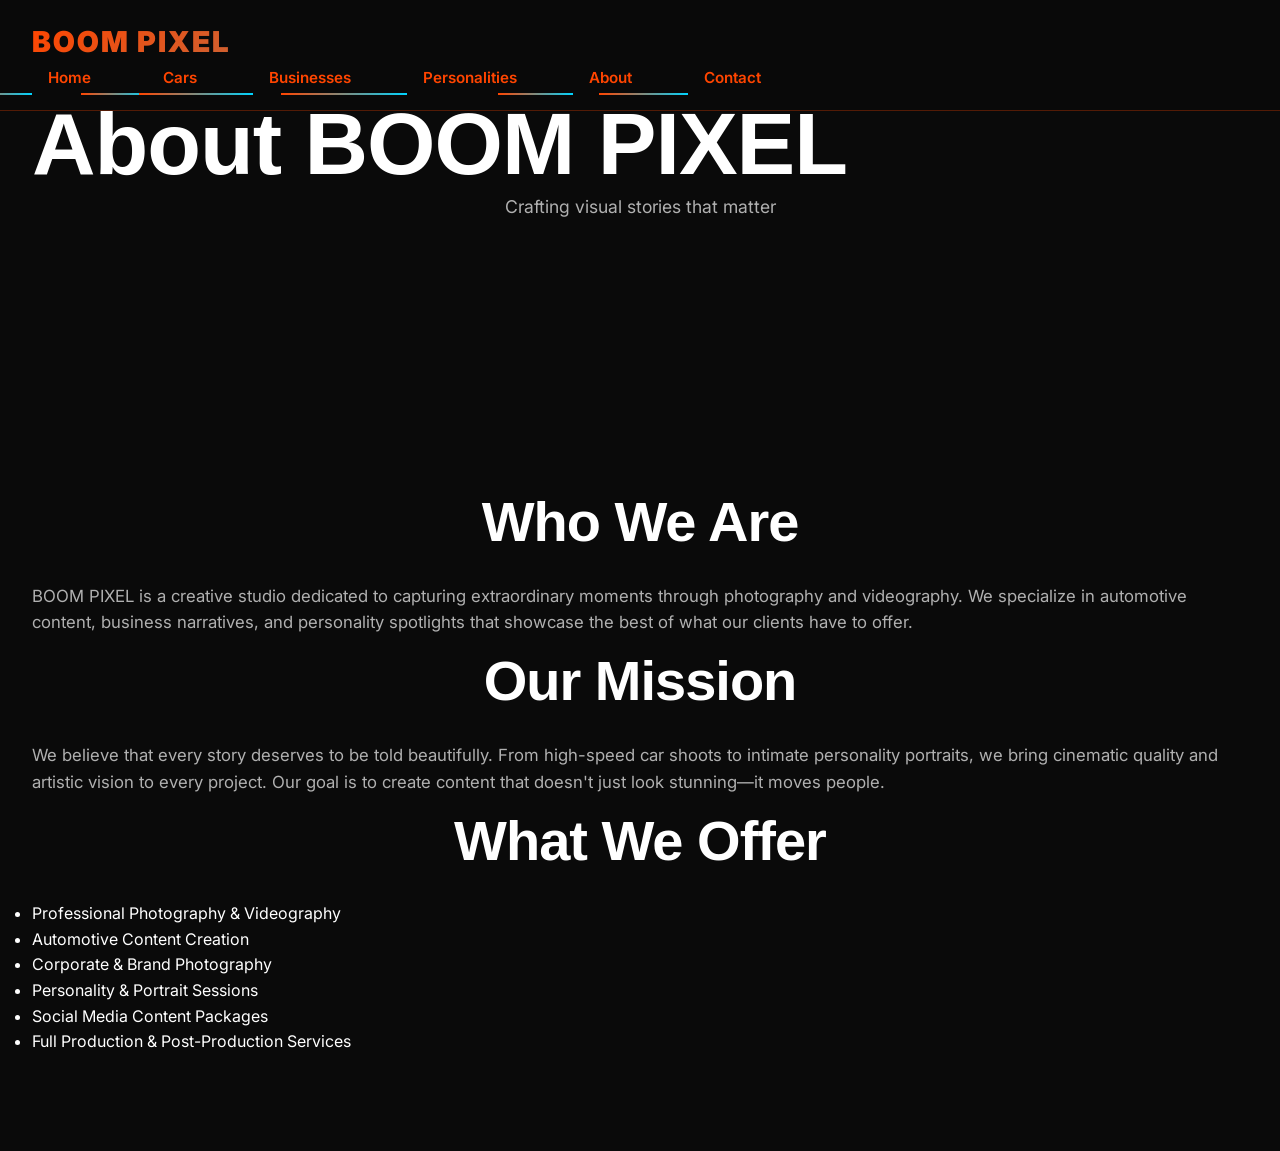
==== about.html @ 06bb5934 "Create about.html" ====
<!DOCTYPE html>
<html lang="en">
<head>
  <meta charset="UTF-8">
  <meta name="viewport" content="width=device-width, initial-scale=1.0">
  <title>About - BOOM PIXEL</title>
  <link href="https://fonts.googleapis.com/css2?family=Inter:wght@400;600&family=Satoshi:wght@700;900&display=swap" rel="stylesheet">
  <link rel="stylesheet" href="css/style.css">
</head>
<body>
  <!-- Navigation -->
  <nav>
    <div class="logo">BOOM PIXEL</div>
    <ul>
      <li><a href="index.html">Home</a></li>
      <li><a href="cars.html">Cars</a></li>
      <li><a href="businesses.html">Businesses</a></li>
      <li><a href="personalities.html">Personalities</a></li>
      <li><a href="about.html">About</a></li>
      <li><a href="contact.html">Contact</a></li>
    </ul>
  </nav>

  <!-- Page Header -->
  <section class="page-hero">
    <h1>About BOOM PIXEL</h1>
    <p>Crafting visual stories that matter</p>
  </section>

  <!-- About Content -->
  <section class="about-content">
    <div class="about-text">
      <h2>Who We Are</h2>
      <p>BOOM PIXEL is a creative studio dedicated to capturing extraordinary moments through photography and videography. We specialize in automotive content, business narratives, and personality spotlights that showcase the best of what our clients have to offer.</p>
      
      <h2>Our Mission</h2>
      <p>We believe that every story deserves to be told beautifully. From high-speed car shoots to intimate personality portraits, we bring cinematic quality and artistic vision to every project. Our goal is to create content that doesn't just look stunning—it moves people.</p>
      
      <h2>What We Offer</h2>
      <ul>
        <li>Professional Photography & Videography</li>
        <li>Automotive Content Creation</li>
        <li>Corporate & Brand Photography</li>
        <li>Personality & Portrait Sessions</li>
        <li>Social Media Content Packages</li>
        <li>Full Production & Post-Production Services</li>
      </ul>
    </div>
  </section>

  <script src="js/script.js"></script>
</body>
</html>
---- css/style.css ----
/* css/styles.css - BOOM PIXEL Edition */

* {
  margin: 0;
  padding: 0;
  box-sizing: border-box;
}

:root {
  /* BOOM PIXEL Color Palette */
  --primary: #ff4500; /* Explosive Orange-Red */
  --primary-dark: #cc3700;
  --secondary: #00d4ff; /* Electric Cyan */
  --accent: #ffff00; /* Electric Yellow for highlights */
  --bg-dark: #0a0a0a; /* Deep Black */
  --bg-lighter: #1a1a1a;
  --text-light: #ffffff;
  --text-muted: #b0b0b0;
  --border: rgba(255, 69, 0, 0.3);
}

html {
  scroll-behavior: smooth;
}

body {
  font-family: 'Inter', sans-serif;
  background-color: var(--bg-dark);
  color: var(--text-light);
  line-height: 1.6;
  overflow-x: hidden;
}

/* Typography */
h1, h2, h3, h4 {
  font-family: 'Satoshi', 'Arial Black', sans-serif;
  font-weight: 700;
  letter-spacing: -1px;
}

h1 {
  font-size: clamp(2.5rem, 8vw, 5.5rem);
  line-height: 1.1;
}

h2 {
  font-size: clamp(2rem, 5vw, 3.5rem);
}

p {
  color: var(--text-muted);
  font-size: 1.05rem;
}

a {
  color: var(--primary);
  text-decoration: none;
  transition: all 0.3s ease;
}

a:hover {
  color: var(--accent);
  text-shadow: 0 0 10px rgba(255, 69, 0, 0.5);
}

/* Navigation Bar */
nav {
  position: fixed;
  top: 0;
  width: 100%;
  background: rgba(10, 10, 10, 0.95);
  backdrop-filter: blur(15px);
  z-index: 1000;
  padding: 1.2rem 2rem;
  border-bottom: 1px solid var(--border);
}

.nav-container {
  max-width: 1400px;
  margin: 0 auto;
  display: flex;
  justify-content: space-between;
  align-items: center;
}

.logo {
  font-size: 1.8rem;
  font-weight: 900;
  letter-spacing: 2px;
  background: linear-gradient(135deg, var(--primary), var(--secondary));
  -webkit-background-clip: text;
  -webkit-text-fill-color: transparent;
  background-clip: text;
}

nav ul {
  list-style: none;
  display: flex;
  gap: 2.5rem;
  align-items: center;
}

nav a {
  font-size: 0.95rem;
  font-weight: 600;
  padding: 0.5rem 1rem;
  border-radius: 4px;
  position: relative;
  overflow: hidden;
}

nav a::before {
  content: '';
  position: absolute;
  bottom: 0;
  left: -100%;
  width: 100%;
  height: 2px;
  background: linear-gradient(90deg, var(--primary), var(--secondary));
  transition: left 0.3s ease;
}

nav a:hover::before {
  left: 0;
}

/* CTA Button */
.btn {
  display: inline-block;
  padding: 1rem 2rem;
  background: linear-gradient(135deg, var(--primary), #ff6b35);
  color: white;
  border-radius: 6px;
  font-weight: 700;
  font-size: 1rem;
  text-transform: uppercase;
  letter-spacing: 1px;
  transition: all 0.4s ease;
  border: 2px solid transparent;
  cursor: pointer;
}

.btn:hover {
  background: linear-gradient(135deg, var(--primary-dark), #ff8a5b);
  box-shadow: 0 0 30px rgba(255, 69, 0, 0.6);
  transform: translateY(-2px);
}

.btn-outline {
  background: transparent;
  border: 2px solid var(--primary);
  color: var(--primary);
}

.btn-outline:hover {
  background: var(--primary);
  color: white;
}

/* Hero Section */
.hero {
  height: 100vh;
  position: relative;
  overflow: hidden;
  display: flex;
  align-items: center;
  justify-content: center;
  text-align: center;
  margin-top: 70px;
  background: radial-gradient(circle at 50% 50%, rgba(255, 69, 0, 0.1) 0%, transparent 70%);
}

.hero-background {
  position: absolute;
  top: 0;
  left: 0;
  width: 100%;
  height: 100%;
  z-index: -2;
  overflow: hidden;
}

.hero-background video {
  width: 100%;
  height: 100%;
  object-fit: cover;
}

.hero-overlay {
  position: absolute;
  top: 0;
  left: 0;
  right: 0;
  bottom: 0;
  background: linear-gradient(135deg, rgba(0, 0, 0, 0.5), rgba(255, 69, 0, 0.15));
  z-index: -1;
}

.hero-content {
  z-index: 10;
  animation: fadeInUp 1.2s ease 0.3s forwards;
  opacity: 0;
}

.hero-content h1 {
  margin-bottom: 1rem;
  background: linear-gradient(135deg, var(--text-light), var(--primary));
  -webkit-background-clip: text;
  -webkit-text-fill-color: transparent;
  background-clip: text;
  text-shadow: 0 0 30px rgba(255, 69, 0, 0.3);
}

.hero-content p {
  font-size: 1.3rem;
  margin-bottom: 2.5rem;
  color: var(--text-muted);
}

.hero-cta {
  display: flex;
  gap: 1rem;
  justify-content: center;
  flex-wrap: wrap;
  animation: fadeInUp 1.2s ease 0.6s forwards;
  opacity: 0;
}

/* Section Styling */
section {
  padding: 6rem 2rem;
  max-width: 1400px;
  margin: 0 auto;
}

section h2 {
  text-align: center;
  margin-bottom: 1rem;
  color: var(--text-light);
}

section > p:first-of-type {
  text-align: center;
  margin-bottom: 4rem;
  font-size: 1.1rem;
}

/* Gallery Grid */
.gallery {
  display: grid;
  grid-template-columns: repeat(auto-fit, minmax(320px, 1fr));
  gap: 2.5rem;
  width: 100%;
}

.gallery-item {
  position: relative;
  overflow: hidden;
  border-radius: 12px;
  cursor: pointer;
  aspect-ratio: 1;
  group: 'gallery';
  border: 1px solid var(--border);
  transition: all 0.4s cubic-bezier(0.25, 0.46, 0.45, 0.94);
}

.gallery-item:hover {
  border-color: var(--primary);
  box-shadow: 0 0 40px rgba(255, 69, 0, 0.3);
  transform: translateY(-8px);
}

.gallery-item-media {
  width: 100%;
  height: 100%;
  object-fit: cover;
  transition: transform 0.5s ease;
}

.gallery-item:hover .gallery-item-media {
  transform: scale(1.08) rotate(1deg);
}

.gallery-item-overlay {
  position: absolute;
  inset: 0;
  background: linear-gradient(180deg, transparent 0%, rgba(0, 0, 0, 0.8) 100%);
  display: flex;
  flex-direction: column;
  justify-content: flex-end;
  padding: 2rem;
  transform: translateY(30px);
  opacity: 0;
  transition: all 0.4s ease;
}

.gallery-item:hover .gallery-item-overlay {
  transform: translateY(0);
  opacity: 1;
}

.gallery-item-title {
  font-size: 1.3rem;
  font-weight: 700;
  margin-bottom: 0.5rem;
  color: var(--text-light);
}

.gallery-item-category {
  font-size: 0.9rem;
  color: var(--primary);
  text-transform: uppercase;
  letter-spacing: 1px;
  font-weight: 600;
}

/* Personality Card */
.personality-card {
  background: var(--bg-lighter);
  border-radius: 12px;
  overflow: hidden;
  border: 1px solid var(--border);
  transition: all 0.4s ease;
}

.personality-card:hover {
  border-color: var(--primary);
  box-shadow: 0 0 40px rgba(255, 69, 0, 0.3);
  transform: translateY(-12px);
}

.personality-image {
  width: 100%;
  height: 280px;
  object-fit: cover;
  transition: transform 0.5s ease;
}

.personality-card:hover .personality-image {
  transform: scale(1.1);
}

.personality-info {
  padding: 2rem;
  text-align: center;
}

.personality-name {
  font-size: 1.3rem;
  margin-bottom: 0.5rem;
}

.personality-craft {
  color: var(--primary);
  font-size: 0.9rem;
  text-transform: uppercase;
  letter-spacing: 1px;
  margin-bottom: 1.5rem;
  font-weight: 600;
}

/* Social Links */
.social-links {
  display: flex;
  gap: 1rem;
  justify-content: center;
  flex-wrap: wrap;
}

.social-link {
  width: 45px;
  height: 45px;
  border-radius: 50%;
  background: var(--primary);
  display: flex;
  align-items: center;
  justify-content: center;
  font-weight: 700;
  color: white;
  transition: all 0.3s ease;
  font-size: 0.85rem;
}

.social-link:hover {
  background: var(--secondary);
  transform: scale(1.2) rotate(10deg);
  box-shadow: 0 0 20px rgba(0, 212, 255, 0.6);
}

/* Animations */
@keyframes fadeInUp {
  from {
    opacity: 0;
    transform: translateY(40px);
  }
  to {
    opacity: 1;
    transform: translateY(0);
  }
}

@keyframes slideIn {
  from {
    opacity: 0;
    transform: translateX(-30px);
  }
  to {
    opacity: 1;
    transform: translateX(0);
  }
}

@keyframes pulse {
  0%, 100% {
    opacity: 1;
  }
  50% {
    opacity: 0.7;
  }
}

/* Footer */
footer {
  background: var(--bg-lighter);
  border-top: 1px solid var(--border);
  padding: 3rem 2rem;
  text-align: center;
}

footer p {
  color: var(--text-muted);
  font-size: 0.95rem;
}

/* Responsive */
@media (max-width: 768px) {
  nav {
    padding: 1rem;
  }

  nav ul {
    gap: 1.5rem;
    font-size: 0.9rem;
  }

  .logo {
    font-size: 1.3rem;
  }

  .hero {
    margin-top: 60px;
  }

  .gallery {
    grid-template-columns: 1fr;
    gap: 1.5rem;
  }

  section {
    padding: 4rem 1.5rem;
  }

  .btn {
    padding: 0.85rem 1.5rem;
    font-size: 0.9rem;
  }
}
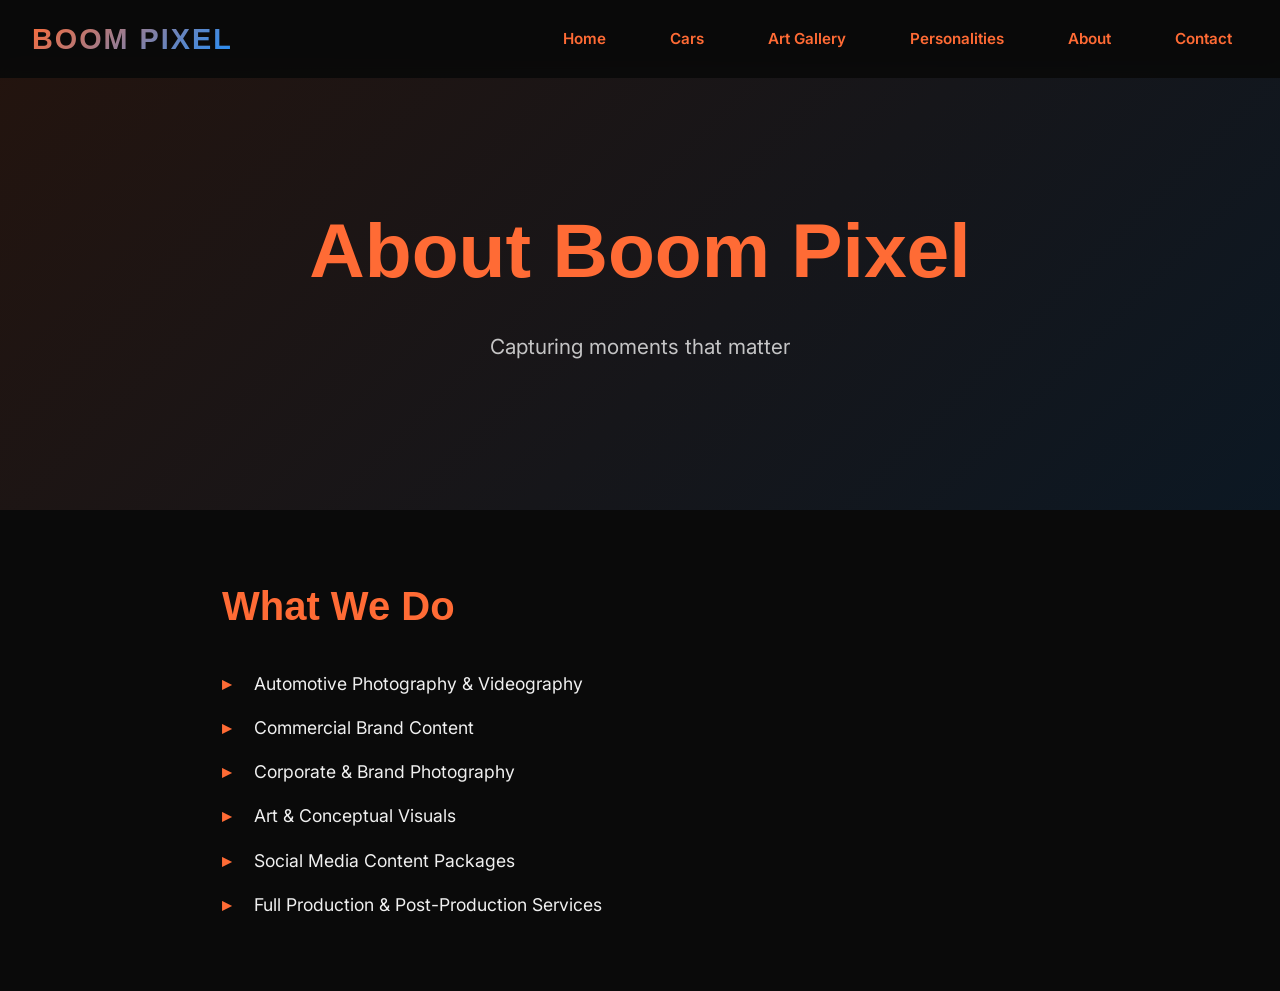
==== commit 0e7a50be: "Update about.html" ====
--- a/about.html
+++ b/about.html
@@ -14,39 +14,32 @@
     <ul>
       <li><a href="index.html">Home</a></li>
       <li><a href="cars.html">Cars</a></li>
-      <li><a href="businesses.html">Businesses</a></li>
+      <li><a href="businesses.html">Art Gallery</a></li>
       <li><a href="personalities.html">Personalities</a></li>
       <li><a href="about.html">About</a></li>
       <li><a href="contact.html">Contact</a></li>
     </ul>
   </nav>
 
-  <!-- Page Header -->
+  <!-- Page Hero -->
   <section class="page-hero">
-    <h1>About BOOM PIXEL</h1>
-    <p>Crafting visual stories that matter</p>
+    <h1>About Boom Pixel</h1>
+    <p>Capturing moments that matter</p>
   </section>
 
-  <!-- About Content -->
-  <section class="about-content">
+  <div class="about-content">
     <div class="about-text">
-      <h2>Who We Are</h2>
-      <p>BOOM PIXEL is a creative studio dedicated to capturing extraordinary moments through photography and videography. We specialize in automotive content, business narratives, and personality spotlights that showcase the best of what our clients have to offer.</p>
-      
-      <h2>Our Mission</h2>
-      <p>We believe that every story deserves to be told beautifully. From high-speed car shoots to intimate personality portraits, we bring cinematic quality and artistic vision to every project. Our goal is to create content that doesn't just look stunning—it moves people.</p>
-      
-      <h2>What We Offer</h2>
+      <h2>What We Do</h2>
       <ul>
-        <li>Professional Photography & Videography</li>
-        <li>Automotive Content Creation</li>
+        <li>Automotive Photography & Videography</li>
+        <li>Commercial Brand Content</li>
         <li>Corporate & Brand Photography</li>
-        <li>Personality & Portrait Sessions</li>
+        <li>Art & Conceptual Visuals</li>
         <li>Social Media Content Packages</li>
         <li>Full Production & Post-Production Services</li>
       </ul>
     </div>
-  </section>
+  </div>
 
   <script src="js/script.js"></script>
 </body>
--- a/css/style.css
+++ b/css/style.css
@@ -1,26 +1,17 @@
-/* css/styles.css - BOOM PIXEL Edition */
-
+/* ===== ROOT VARIABLES ===== */
+:root {
+  --bg-dark: #0a0a0a;
+  --accent-primary: #ff6b35;
+  --accent-secondary: #1e90ff;
+  --text-light: #f0f0f0;
+  --transition: all 0.4s cubic-bezier(0.23, 1, 0.32, 1);
+}
+
+/* ===== RESET & BASE STYLES ===== */
 * {
   margin: 0;
   padding: 0;
   box-sizing: border-box;
-}
-
-:root {
-  /* BOOM PIXEL Color Palette */
-  --primary: #ff4500; /* Explosive Orange-Red */
-  --primary-dark: #cc3700;
-  --secondary: #00d4ff; /* Electric Cyan */
-  --accent: #ffff00; /* Electric Yellow for highlights */
-  --bg-dark: #0a0a0a; /* Deep Black */
-  --bg-lighter: #1a1a1a;
-  --text-light: #ffffff;
-  --text-muted: #b0b0b0;
-  --border: rgba(255, 69, 0, 0.3);
-}
-
-html {
-  scroll-behavior: smooth;
 }
 
 body {
@@ -31,133 +22,98 @@
   overflow-x: hidden;
 }
 
-/* Typography */
-h1, h2, h3, h4 {
-  font-family: 'Satoshi', 'Arial Black', sans-serif;
-  font-weight: 700;
-  letter-spacing: -1px;
+html {
+  scroll-behavior: smooth;
+}
+
+/* ===== TYPOGRAPHY ===== */
+h1, h2, h3, h4, h5, h6 {
+  font-family: 'Satoshi', sans-serif;
+  font-weight: 900;
 }
 
 h1 {
-  font-size: clamp(2.5rem, 8vw, 5.5rem);
-  line-height: 1.1;
+  font-size: clamp(2.5rem, 6vw, 5rem);
+  margin-bottom: 1rem;
 }
 
 h2 {
-  font-size: clamp(2rem, 5vw, 3.5rem);
+  font-size: 2.5rem;
+  margin-bottom: 1.5rem;
+  color: var(--accent-primary);
+}
+
+h3 {
+  font-size: 1.3rem;
+  margin-bottom: 0.5rem;
 }
 
 p {
-  color: var(--text-muted);
-  font-size: 1.05rem;
+  font-size: 1.1rem;
+  line-height: 1.8;
+  margin-bottom: 1rem;
 }
 
 a {
-  color: var(--primary);
+  color: var(--accent-primary);
   text-decoration: none;
-  transition: all 0.3s ease;
+  transition: color 0.3s ease;
 }
 
 a:hover {
-  color: var(--accent);
-  text-shadow: 0 0 10px rgba(255, 69, 0, 0.5);
-}
-
-/* Navigation Bar */
+  color: var(--accent-secondary);
+}
+
+/* ===== NAVIGATION ===== */
 nav {
+  display: flex;
+  justify-content: space-between;
+  align-items: center;
   position: fixed;
   top: 0;
   width: 100%;
   background: rgba(10, 10, 10, 0.95);
-  backdrop-filter: blur(15px);
+  backdrop-filter: blur(10px);
   z-index: 1000;
-  padding: 1.2rem 2rem;
-  border-bottom: 1px solid var(--border);
-}
-
-.nav-container {
-  max-width: 1400px;
-  margin: 0 auto;
-  display: flex;
-  justify-content: space-between;
+  padding: 1rem 2rem;
+  box-shadow: none;
+  transition: var(--transition);
+}
+
+nav ul {
+  display: flex;
+  list-style: none;
+  gap: 2rem;
   align-items: center;
 }
 
+nav li a {
+  padding: 0.5rem 1rem;
+  border-radius: 4px;
+  transition: var(--transition);
+  font-weight: 600;
+  font-size: 0.95rem;
+}
+
+nav li a:hover {
+  background: rgba(255, 107, 53, 0.2);
+  color: var(--accent-primary);
+}
+
+/* Logo */
 .logo {
+  font-family: 'Satoshi', sans-serif;
   font-size: 1.8rem;
   font-weight: 900;
-  letter-spacing: 2px;
-  background: linear-gradient(135deg, var(--primary), var(--secondary));
+  background: linear-gradient(135deg, var(--accent-primary), var(--accent-secondary));
   -webkit-background-clip: text;
   -webkit-text-fill-color: transparent;
   background-clip: text;
-}
-
-nav ul {
-  list-style: none;
-  display: flex;
-  gap: 2.5rem;
-  align-items: center;
-}
-
-nav a {
-  font-size: 0.95rem;
-  font-weight: 600;
-  padding: 0.5rem 1rem;
-  border-radius: 4px;
-  position: relative;
-  overflow: hidden;
-}
-
-nav a::before {
-  content: '';
-  position: absolute;
-  bottom: 0;
-  left: -100%;
-  width: 100%;
-  height: 2px;
-  background: linear-gradient(90deg, var(--primary), var(--secondary));
-  transition: left 0.3s ease;
-}
-
-nav a:hover::before {
-  left: 0;
-}
-
-/* CTA Button */
-.btn {
-  display: inline-block;
-  padding: 1rem 2rem;
-  background: linear-gradient(135deg, var(--primary), #ff6b35);
-  color: white;
-  border-radius: 6px;
-  font-weight: 700;
-  font-size: 1rem;
+  letter-spacing: 2px;
   text-transform: uppercase;
-  letter-spacing: 1px;
-  transition: all 0.4s ease;
-  border: 2px solid transparent;
-  cursor: pointer;
-}
-
-.btn:hover {
-  background: linear-gradient(135deg, var(--primary-dark), #ff8a5b);
-  box-shadow: 0 0 30px rgba(255, 69, 0, 0.6);
-  transform: translateY(-2px);
-}
-
-.btn-outline {
-  background: transparent;
-  border: 2px solid var(--primary);
-  color: var(--primary);
-}
-
-.btn-outline:hover {
-  background: var(--primary);
-  color: white;
-}
-
-/* Hero Section */
+}
+
+/* ===== HERO SECTION (Homepage) ===== */
 .hero {
   height: 100vh;
   position: relative;
@@ -166,228 +122,449 @@
   align-items: center;
   justify-content: center;
   text-align: center;
-  margin-top: 70px;
-  background: radial-gradient(circle at 50% 50%, rgba(255, 69, 0, 0.1) 0%, transparent 70%);
-}
-
-.hero-background {
+  margin-top: 60px;
+}
+
+.hero video {
+  position: absolute;
+  top: 50%;
+  left: 50%;
+  min-width: 100%;
+  min-height: 100%;
+  width: auto;
+  height: auto;
+  transform: translate(-50%, -50%);
+  object-fit: cover;
+  z-index: -1;
+}
+
+.hero-overlay {
+  background: rgba(0, 0, 0, 0.5);
+  position: absolute;
+  top: 0;
+  left: 0;
+  right: 0;
+  bottom: 0;
+  z-index: 0;
+}
+
+.hero-content {
+  position: relative;
+  z-index: 1;
+}
+
+.hero-content h1 {
+  font-size: clamp(4rem, 10vw, 7rem);
+  margin-bottom: 1rem;
+  opacity: 0;
+  animation: fadeInUp 1s ease forwards 0.5s;
+  letter-spacing: 3px;
+}
+
+.hero-content p {
+  font-size: 1.5rem;
+  margin-bottom: 2rem;
+  opacity: 0;
+  animation: fadeInUp 1s ease forwards 1s;
+  font-weight: 300;
+}
+
+/* ===== CATEGORY HERO SECTION (Cars, Businesses, Personalities) ===== */
+.category-hero {
+  position: relative;
+  height: 70vh;
+  overflow: hidden;
+  display: flex;
+  align-items: center;
+  justify-content: center;
+  text-align: center;
+  margin-top: 60px;
+}
+
+.hero-bg-image {
   position: absolute;
   top: 0;
   left: 0;
   width: 100%;
   height: 100%;
+  object-fit: cover;
   z-index: -2;
-  overflow: hidden;
-}
-
-.hero-background video {
-  width: 100%;
-  height: 100%;
-  object-fit: cover;
-}
-
-.hero-overlay {
+}
+
+.category-hero .hero-overlay {
+  background: rgba(0, 0, 0, 0.5);
   position: absolute;
   top: 0;
   left: 0;
   right: 0;
   bottom: 0;
-  background: linear-gradient(135deg, rgba(0, 0, 0, 0.5), rgba(255, 69, 0, 0.15));
   z-index: -1;
 }
 
-.hero-content {
-  z-index: 10;
-  animation: fadeInUp 1.2s ease 0.3s forwards;
+.category-hero .hero-text {
+  position: relative;
+  z-index: 1;
+  animation: fadeInUp 0.8s ease forwards;
+}
+
+.category-hero h1 {
+  font-size: clamp(2.5rem, 6vw, 4.5rem);
+  margin-bottom: 1rem;
+  color: #fff;
+  text-shadow: 0 2px 10px rgba(0, 0, 0, 0.7);
+  letter-spacing: 2px;
+}
+
+.category-hero p {
+  font-size: 1.3rem;
+  color: rgba(255, 255, 255, 0.9);
+  text-shadow: 0 1px 5px rgba(0, 0, 0, 0.7);
+  margin: 0;
+}
+
+/* Category hero color themes */
+.cars-hero {
+  background: linear-gradient(135deg, rgba(255, 107, 53, 0.3), rgba(0, 0, 0, 0.5));
+}
+
+.businesses-hero {
+  background: linear-gradient(135deg, rgba(30, 144, 255, 0.3), rgba(0, 0, 0, 0.5));
+}
+
+.personalities-hero {
+  background: linear-gradient(135deg, rgba(255, 215, 0, 0.3), rgba(0, 0, 0, 0.5));
+}
+
+/* ===== FEATURED INTRO SECTION ===== */
+.featured-intro {
+  text-align: center;
+  padding: 3rem 2rem;
+  max-width: 800px;
+  margin: 0 auto;
+}
+
+.featured-intro h2 {
+  font-size: 2rem;
+  color: var(--accent-primary);
+  margin-bottom: 1rem;
+}
+
+.featured-intro p {
+  font-size: 1.1rem;
+  color: rgba(240, 240, 240, 0.8);
+}
+
+/* ===== PAGE HERO (About, Contact) ===== */
+.page-hero {
+  height: 50vh;
+  display: flex;
+  flex-direction: column;
+  align-items: center;
+  justify-content: center;
+  text-align: center;
+  background: linear-gradient(135deg, rgba(255, 107, 53, 0.1), rgba(30, 144, 255, 0.1));
+  margin-top: 60px;
+  padding: 2rem;
+}
+
+.page-hero h1 {
+  color: var(--accent-primary);
+}
+
+.page-hero p {
+  font-size: 1.3rem;
+  color: rgba(240, 240, 240, 0.8);
+}
+
+/* ===== BUTTONS ===== */
+.btn-primary {
+  display: inline-block;
+  padding: 0.9rem 2.5rem;
+  border-radius: 50px;
+  background: linear-gradient(135deg, var(--accent-primary), var(--accent-secondary));
+  color: #fff;
+  font-weight: 700;
+  text-transform: uppercase;
+  letter-spacing: 1px;
+  transition: var(--transition);
+  border: none;
+  cursor: pointer;
   opacity: 0;
-}
-
-.hero-content h1 {
-  margin-bottom: 1rem;
-  background: linear-gradient(135deg, var(--text-light), var(--primary));
-  -webkit-background-clip: text;
-  -webkit-text-fill-color: transparent;
-  background-clip: text;
-  text-shadow: 0 0 30px rgba(255, 69, 0, 0.3);
-}
-
-.hero-content p {
-  font-size: 1.3rem;
-  margin-bottom: 2.5rem;
-  color: var(--text-muted);
-}
-
-.hero-cta {
-  display: flex;
-  gap: 1rem;
-  justify-content: center;
-  flex-wrap: wrap;
-  animation: fadeInUp 1.2s ease 0.6s forwards;
-  opacity: 0;
-}
-
-/* Section Styling */
-section {
-  padding: 6rem 2rem;
+  animation: fadeInUp 1s ease forwards 1.5s;
+  box-shadow: 0 4px 15px rgba(255, 107, 53, 0.3);
+}
+
+.btn-primary:hover {
+  transform: scale(1.08);
+  box-shadow: 0 0 30px rgba(255, 107, 53, 0.7);
+}
+
+/* ===== GALLERY ===== */
+.gallery {
+  display: grid;
+  grid-template-columns: repeat(auto-fit, minmax(280px, 1fr));
+  gap: 2rem;
+  padding: 4rem 2rem;
   max-width: 1400px;
   margin: 0 auto;
-}
-
-section h2 {
-  text-align: center;
-  margin-bottom: 1rem;
-  color: var(--text-light);
-}
-
-section > p:first-of-type {
-  text-align: center;
-  margin-bottom: 4rem;
-  font-size: 1.1rem;
-}
-
-/* Gallery Grid */
-.gallery {
-  display: grid;
-  grid-template-columns: repeat(auto-fit, minmax(320px, 1fr));
-  gap: 2.5rem;
-  width: 100%;
 }
 
 .gallery-item {
   position: relative;
   overflow: hidden;
-  border-radius: 12px;
+  border-radius: 8px;
   cursor: pointer;
-  aspect-ratio: 1;
-  group: 'gallery';
-  border: 1px solid var(--border);
-  transition: all 0.4s cubic-bezier(0.25, 0.46, 0.45, 0.94);
-}
-
-.gallery-item:hover {
-  border-color: var(--primary);
-  box-shadow: 0 0 40px rgba(255, 69, 0, 0.3);
-  transform: translateY(-8px);
-}
-
-.gallery-item-media {
+  opacity: 0;
+  transform: translateY(40px) scale(0.95);
+  animation: slideIn 0.6s ease forwards;
+  background: linear-gradient(135deg, #111, #222);
+  aspect-ratio: 1 / 1;
+}
+
+.gallery-item img {
   width: 100%;
   height: 100%;
   object-fit: cover;
   transition: transform 0.5s ease;
-}
-
-.gallery-item:hover .gallery-item-media {
+  display: block;
+}
+
+.gallery-item:hover img {
   transform: scale(1.08) rotate(1deg);
-}
-
-.gallery-item-overlay {
-  position: absolute;
-  inset: 0;
-  background: linear-gradient(180deg, transparent 0%, rgba(0, 0, 0, 0.8) 100%);
-  display: flex;
-  flex-direction: column;
-  justify-content: flex-end;
-  padding: 2rem;
-  transform: translateY(30px);
-  opacity: 0;
-  transition: all 0.4s ease;
-}
-
-.gallery-item:hover .gallery-item-overlay {
+  filter: drop-shadow(0 0 15px var(--accent-primary));
+}
+
+.gallery-item-info {
+  position: absolute;
+  bottom: 0;
+  left: 0;
+  right: 0;
+  background: linear-gradient(transparent, rgba(0, 0, 0, 0.9));
+  padding: 1.5rem;
+  transform: translateY(100%);
+  transition: transform 0.3s ease;
+  z-index: 10;
+}
+
+.gallery-item:hover .gallery-item-info {
   transform: translateY(0);
-  opacity: 1;
-}
-
-.gallery-item-title {
-  font-size: 1.3rem;
-  font-weight: 700;
+}
+
+.gallery-item-info h3 {
+  color: var(--accent-primary);
   margin-bottom: 0.5rem;
-  color: var(--text-light);
-}
-
-.gallery-item-category {
-  font-size: 0.9rem;
-  color: var(--primary);
-  text-transform: uppercase;
-  letter-spacing: 1px;
+}
+
+.gallery-item-info p {
+  font-size: 0.95rem;
+  color: rgba(240, 240, 240, 0.8);
+  margin: 0;
+}
+
+/* ===== IMAGE COUNTER BADGE ===== */
+.image-count {
+  display: inline-block;
+  font-size: 0.8rem;
+  background: var(--accent-primary);
+  color: white;
+  padding: 0.3rem 0.6rem;
+  border-radius: 20px;
+  margin-top: 0.5rem;
   font-weight: 600;
 }
 
-/* Personality Card */
-.personality-card {
-  background: var(--bg-lighter);
-  border-radius: 12px;
-  overflow: hidden;
-  border: 1px solid var(--border);
-  transition: all 0.4s ease;
-}
-
-.personality-card:hover {
-  border-color: var(--primary);
-  box-shadow: 0 0 40px rgba(255, 69, 0, 0.3);
-  transform: translateY(-12px);
-}
-
-.personality-image {
-  width: 100%;
-  height: 280px;
-  object-fit: cover;
-  transition: transform 0.5s ease;
-}
-
-.personality-card:hover .personality-image {
-  transform: scale(1.1);
-}
-
-.personality-info {
-  padding: 2rem;
-  text-align: center;
-}
-
-.personality-name {
-  font-size: 1.3rem;
-  margin-bottom: 0.5rem;
-}
-
-.personality-craft {
-  color: var(--primary);
-  font-size: 0.9rem;
-  text-transform: uppercase;
-  letter-spacing: 1px;
-  margin-bottom: 1.5rem;
-  font-weight: 600;
-}
-
-/* Social Links */
+/* ===== SOCIAL LINKS ===== */
 .social-links {
   display: flex;
   gap: 1rem;
-  justify-content: center;
-  flex-wrap: wrap;
-}
-
-.social-link {
-  width: 45px;
-  height: 45px;
-  border-radius: 50%;
-  background: var(--primary);
-  display: flex;
+  margin-top: 1rem;
+}
+
+.social-icon {
+  display: inline-flex;
   align-items: center;
   justify-content: center;
+  width: 40px;
+  height: 40px;
+  background: var(--accent-primary);
+  border-radius: 50%;
+  color: #fff;
   font-weight: 700;
-  color: white;
-  transition: all 0.3s ease;
-  font-size: 0.85rem;
-}
-
-.social-link:hover {
-  background: var(--secondary);
-  transform: scale(1.2) rotate(10deg);
-  box-shadow: 0 0 20px rgba(0, 212, 255, 0.6);
-}
-
-/* Animations */
+  font-size: 0.8rem;
+  transition: var(--transition);
+}
+
+.social-icon:hover {
+  transform: scale(1.2);
+  background: var(--accent-secondary);
+}
+
+/* ===== LIGHTBOX MODAL ===== */
+.lightbox {
+  position: fixed;
+  top: 0;
+  left: 0;
+  width: 100%;
+  height: 100%;
+  background: rgba(0, 0, 0, 0.98);
+  z-index: 3000;
+  display: flex;
+  align-items: center;
+  justify-content: center;
+  backdrop-filter: blur(5px);
+  animation: fadeInUp 0.3s ease;
+}
+
+.lightbox-content {
+  position: relative;
+  width: 90%;
+  max-width: 1000px;
+  height: auto;
+}
+
+.lightbox-image {
+  width: 100%;
+  height: auto;
+  max-height: 80vh;
+  object-fit: contain;
+  border-radius: 8px;
+}
+
+.lightbox-close {
+  position: absolute;
+  top: -40px;
+  right: 0;
+  font-size: 2rem;
+  color: var(--accent-primary);
+  cursor: pointer;
+  transition: var(--transition);
+  background: none;
+  border: none;
+  padding: 0;
+}
+
+.lightbox-close:hover {
+  color: var(--accent-secondary);
+  transform: scale(1.2);
+}
+
+.lightbox-nav {
+  position: absolute;
+  top: 50%;
+  transform: translateY(-50%);
+  font-size: 2.5rem;
+  color: var(--accent-primary);
+  cursor: pointer;
+  background: rgba(0, 0, 0, 0.5);
+  border: none;
+  padding: 1rem 1.5rem;
+  border-radius: 4px;
+  transition: var(--transition);
+  z-index: 3001;
+}
+
+.lightbox-nav:hover {
+  background: rgba(0, 0, 0, 0.8);
+  color: var(--accent-secondary);
+}
+
+.lightbox-nav.prev {
+  left: 10px;
+}
+
+.lightbox-nav.next {
+  right: 10px;
+}
+
+.lightbox-counter {
+  position: absolute;
+  bottom: 20px;
+  left: 50%;
+  transform: translateX(-50%);
+  background: rgba(0, 0, 0, 0.7);
+  color: var(--accent-primary);
+  padding: 0.7rem 1.5rem;
+  border-radius: 50px;
+  font-weight: 600;
+  font-size: 0.95rem;
+}
+
+/* ===== ABOUT SECTION ===== */
+.about-content {
+  max-width: 900px;
+  margin: 4rem auto;
+  padding: 0 2rem;
+}
+
+.about-text h2 {
+  margin-top: 2rem;
+}
+
+.about-text ul {
+  list-style: none;
+  margin: 1rem 0;
+}
+
+.about-text li {
+  padding: 0.5rem 0;
+  padding-left: 2rem;
+  position: relative;
+  font-size: 1.1rem;
+}
+
+.about-text li:before {
+  content: "▸";
+  color: var(--accent-primary);
+  position: absolute;
+  left: 0;
+  font-weight: bold;
+}
+
+/* ===== CONTACT FORM ===== */
+.contact-section {
+  max-width: 700px;
+  margin: 4rem auto;
+  padding: 0 2rem;
+}
+
+.contact-form {
+  display: flex;
+  flex-direction: column;
+  gap: 2rem;
+}
+
+.form-group {
+  display: flex;
+  flex-direction: column;
+}
+
+.form-group label {
+  margin-bottom: 0.5rem;
+  font-weight: 600;
+  color: var(--accent-primary);
+}
+
+.form-group input,
+.form-group textarea {
+  padding: 1rem;
+  border: 1px solid rgba(255, 107, 53, 0.3);
+  border-radius: 8px;
+  background: rgba(255, 255, 255, 0.05);
+  color: var(--text-light);
+  font-family: 'Inter', sans-serif;
+  font-size: 1rem;
+  transition: var(--transition);
+}
+
+.form-group input:focus,
+.form-group textarea:focus {
+  outline: none;
+  border-color: var(--accent-primary);
+  background: rgba(255, 107, 53, 0.1);
+  box-shadow: 0 0 10px rgba(255, 107, 53, 0.3);
+}
+
+/* ===== ANIMATIONS ===== */
 @keyframes fadeInUp {
   from {
     opacity: 0;
@@ -399,69 +576,204 @@
   }
 }
 
+@keyframes fadeOutDown {
+  from {
+    opacity: 1;
+    transform: translateY(0);
+  }
+  to {
+    opacity: 0;
+    transform: translateY(20px);
+  }
+}
+
 @keyframes slideIn {
-  from {
-    opacity: 0;
-    transform: translateX(-30px);
-  }
   to {
     opacity: 1;
-    transform: translateX(0);
-  }
-}
-
-@keyframes pulse {
-  0%, 100% {
-    opacity: 1;
-  }
-  50% {
-    opacity: 0.7;
-  }
-}
-
-/* Footer */
-footer {
-  background: var(--bg-lighter);
-  border-top: 1px solid var(--border);
-  padding: 3rem 2rem;
-  text-align: center;
-}
-
-footer p {
-  color: var(--text-muted);
-  font-size: 0.95rem;
-}
-
-/* Responsive */
+    transform: translateY(0) scale(1);
+  }
+}
+
+/* ===== RESPONSIVE - TABLET ===== */
 @media (max-width: 768px) {
   nav {
+    flex-direction: column;
+    gap: 1rem;
     padding: 1rem;
   }
 
   nav ul {
-    gap: 1.5rem;
-    font-size: 0.9rem;
+    flex-direction: column;
+    gap: 0.5rem;
+    width: 100%;
+  }
+
+  nav li a {
+    display: block;
+    text-align: center;
   }
 
   .logo {
-    font-size: 1.3rem;
+    font-size: 1.4rem;
   }
 
   .hero {
-    margin-top: 60px;
+    margin-top: 200px;
+  }
+
+  .page-hero {
+    height: 40vh;
+    margin-top: 200px;
+  }
+
+  .page-hero h1 {
+    font-size: 2rem;
+  }
+
+  .category-hero {
+    height: 50vh;
+    margin-top: 200px;
+  }
+
+  .category-hero h1 {
+    font-size: 2rem;
+  }
+
+  .category-hero p {
+    font-size: 1rem;
+  }
+
+  .featured-intro {
+    padding: 2rem 1rem;
+  }
+
+  .featured-intro h2 {
+    font-size: 1.5rem;
   }
 
   .gallery {
     grid-template-columns: 1fr;
     gap: 1.5rem;
-  }
-
-  section {
-    padding: 4rem 1.5rem;
-  }
-
-  .btn {
-    padding: 0.85rem 1.5rem;
+    padding: 2rem 1rem;
+  }
+
+  .about-content,
+  .contact-section {
+    padding: 0 1rem;
+  }
+
+  .btn-primary {
+    width: 100%;
+  }
+
+  .lightbox-nav {
+    padding: 0.7rem 1rem;
+    font-size: 2rem;
+  }
+
+  .lightbox-nav.prev {
+    left: 5px;
+  }
+
+  .lightbox-nav.next {
+    right: 5px;
+  }
+
+  .lightbox-close {
+    top: 10px;
+    right: 10px;
+  }
+}
+
+/* ===== RESPONSIVE - MOBILE ===== */
+@media (max-width: 480px) {
+  nav {
+    padding: 0.5rem;
+  }
+
+  .logo {
+    font-size: 1.2rem;
+    letter-spacing: 1px;
+  }
+
+  .hero-content h1 {
+    font-size: 2.5rem;
+  }
+
+  .hero-content p {
+    font-size: 1rem;
+  }
+
+  .btn-primary {
+    padding: 0.7rem 1.5rem;
     font-size: 0.9rem;
   }
-}
+
+  h1 {
+    font-size: 1.8rem;
+  }
+
+  h2 {
+    font-size: 1.5rem;
+  }
+
+  p {
+    font-size: 1rem;
+  }
+
+  .category-hero {
+    height: 40vh;
+    margin-top: 150px;
+  }
+
+  .category-hero h1 {
+    font-size: 1.5rem;
+  }
+
+  .category-hero p {
+    font-size: 0.9rem;
+  }
+
+  .gallery {
+    grid-template-columns: 1fr;
+    gap: 1rem;
+    padding: 1.5rem 1rem;
+  }
+
+  .gallery-item {
+    aspect-ratio: 1 / 1;
+  }
+
+  .social-links {
+    gap: 0.7rem;
+  }
+
+  .social-icon {
+    width: 35px;
+    height: 35px;
+    font-size: 0.7rem;
+  }
+
+  .about-text li {
+    padding-left: 1.5rem;
+    font-size: 1rem;
+  }
+}
+
+/* ===== TEASER LINKS (Home Page) ===== */
+.gallery-item.teaser-link {
+  cursor: pointer;
+  text-decoration: none;
+  display: block;
+  transition: var(--transition);
+}
+
+.gallery-item.teaser-link:hover {
+  transform: translateY(-10px);
+  box-shadow: 0 20px 40px rgba(255, 107, 53, 0.2);
+}
+
+/* ===== ART GALLERY THEME ===== */
+.art-hero {
+  background: linear-gradient(135deg, rgba(100, 50, 200, 0.3), rgba(0, 0, 0, 0.5));
+}
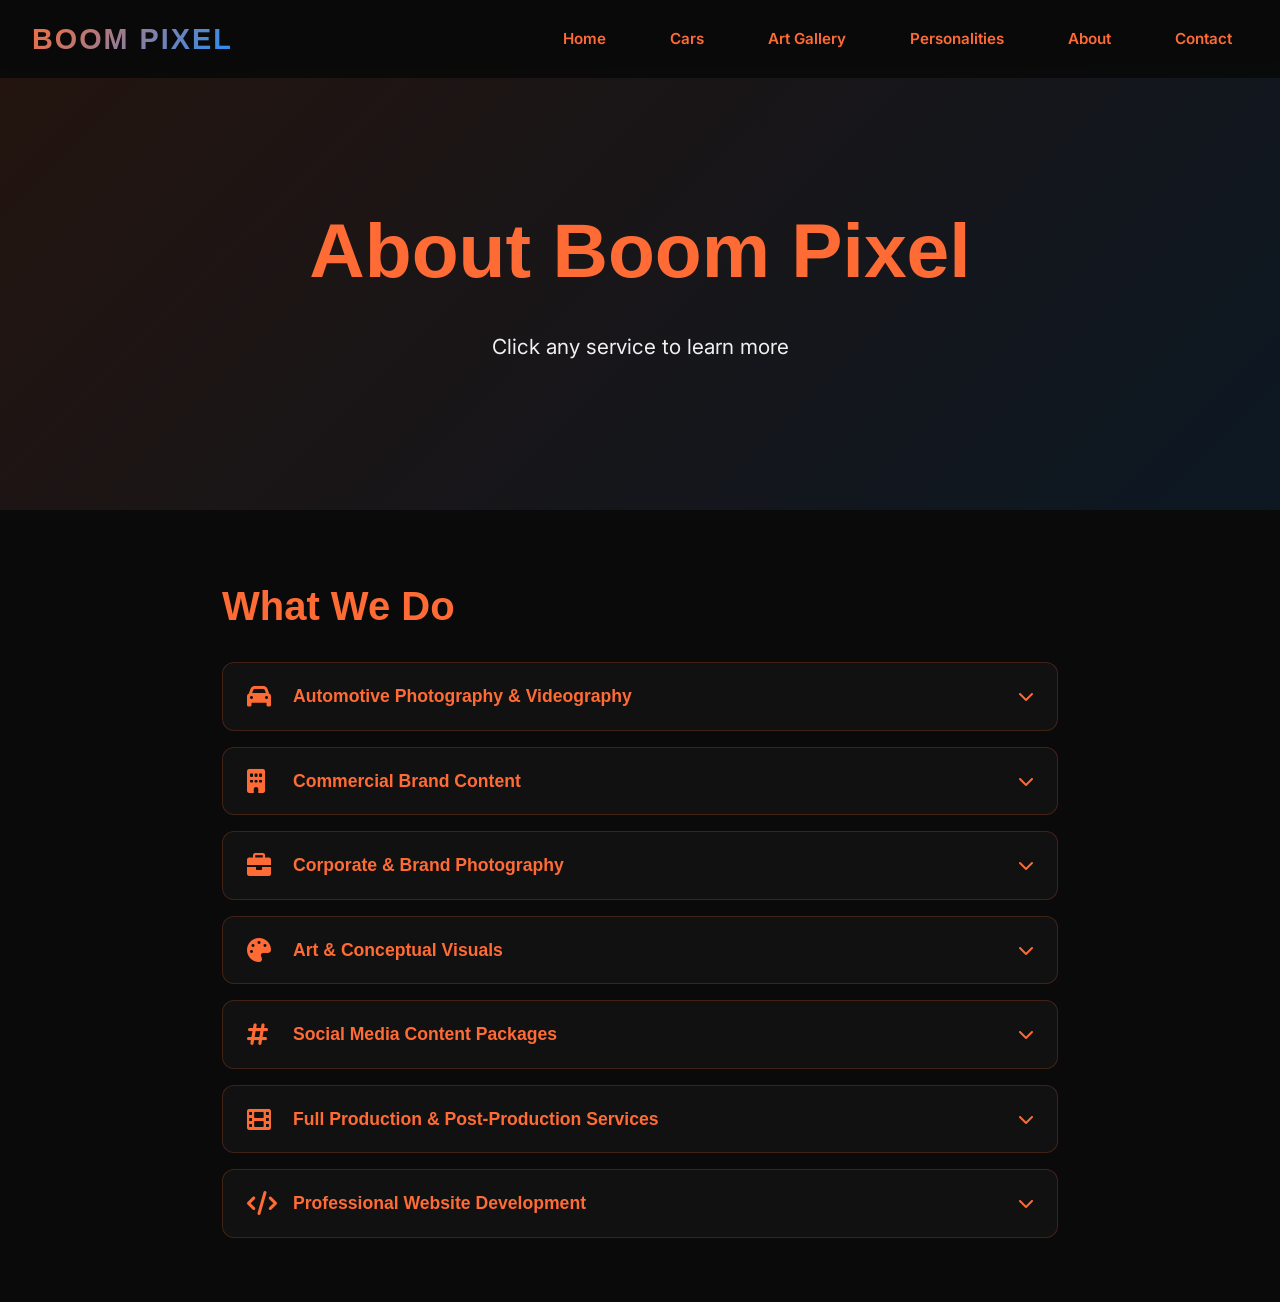
==== commit 91eee180: "Update about.html" ====
--- a/about.html
+++ b/about.html
@@ -6,6 +6,7 @@
   <title>About - BOOM PIXEL</title>
   <link href="https://fonts.googleapis.com/css2?family=Inter:wght@400;600&family=Satoshi:wght@700;900&display=swap" rel="stylesheet">
   <link rel="stylesheet" href="css/style.css">
+  <link rel="stylesheet" href="https://cdnjs.cloudflare.com/ajax/libs/font-awesome/6.0.0-beta3/css/all.min.css">
 </head>
 <body>
   <!-- Navigation -->
@@ -24,22 +25,282 @@
   <!-- Page Hero -->
   <section class="page-hero">
     <h1>About Boom Pixel</h1>
-    <p>Capturing moments that matter</p>
+    <p>Click any service to learn more</p>
   </section>
 
   <div class="about-content">
     <div class="about-text">
       <h2>What We Do</h2>
-      <ul>
-        <li>Automotive Photography & Videography</li>
-        <li>Commercial Brand Content</li>
-        <li>Corporate & Brand Photography</li>
-        <li>Art & Conceptual Visuals</li>
-        <li>Social Media Content Packages</li>
-        <li>Full Production & Post-Production Services</li>
-      </ul>
+      
+      <!-- Category 1: Automotive -->
+      <div class="service-category">
+        <div class="service-header" data-service="automotive">
+          <i class="fas fa-car"></i>
+          <h3>Automotive Photography & Videography</h3>
+          <i class="fas fa-chevron-down arrow"></i>
+        </div>
+        <div class="service-explanation" id="automotive">
+          <p>We capture the essence of speed, power, and design. From rolling shots on coastal roads to dramatic studio lighting, our automotive work highlights every curve and detail. Whether it's luxury exotics, modified builds, or classic restorations, we tell the story of each vehicle through cinematic visuals.</p>
+          <div class="service-details">
+            <span><i class="fas fa-map-marker-alt"></i> Location: Dar es Salaam</span>
+            <span><i class="fas fa-clock"></i> Typical shoot: 2-4 hours</span>
+            <span><i class="fas fa-video"></i> Includes: Photos + BTS video</span>
+          </div>
+        </div>
+      </div>
+
+      <!-- Category 2: Commercial Brand -->
+      <div class="service-category">
+        <div class="service-header" data-service="commercial">
+          <i class="fas fa-building"></i>
+          <h3>Commercial Brand Content</h3>
+          <i class="fas fa-chevron-down arrow"></i>
+        </div>
+        <div class="service-explanation" id="commercial">
+          <p>Your brand's identity deserves professional visual storytelling. We create compelling content that resonates with your audience — from product launches to corporate events. Our approach combines strategic thinking with creative execution to deliver visuals that drive results.</p>
+          <div class="service-details">
+            <span><i class="fas fa-chart-line"></i> For: Startups to established brands</span>
+            <span><i class="fas fa-camera"></i> Deliverables: Web, social, print ready</span>
+            <span><i class="fas fa-users"></i> Team: Director + photographer + editor</span>
+          </div>
+        </div>
+      </div>
+
+      <!-- Category 3: Corporate & Brand Photography -->
+      <div class="service-category">
+        <div class="service-header" data-service="corporate">
+          <i class="fas fa-briefcase"></i>
+          <h3>Corporate & Brand Photography</h3>
+          <i class="fas fa-chevron-down arrow"></i>
+        </div>
+        <div class="service-explanation" id="corporate">
+          <p>Professional headshots, team portraits, office environments, and executive branding. We help companies present their best face to the world. Our corporate photography is polished, authentic, and designed to build trust with your stakeholders.</p>
+          <div class="service-details">
+            <span><i class="fas fa-users"></i> Team sizes: Individual to 50+ people</span>
+            <span><i class="fas fa-building"></i> On-location or studio</span>
+            <span><i class="fas fa-file-alt"></i> Fast turnaround: 48 hours</span>
+          </div>
+        </div>
+      </div>
+
+      <!-- Category 4: Art & Conceptual Visuals -->
+      <div class="service-category">
+        <div class="service-header" data-service="art">
+          <i class="fas fa-palette"></i>
+          <h3>Art & Conceptual Visuals</h3>
+          <i class="fas fa-chevron-down arrow"></i>
+        </div>
+        <div class="service-explanation" id="art">
+          <p>Pushing creative boundaries with fine art photography, conceptual shoots, and experimental visual storytelling. These projects are where imagination meets technique. Perfect for artists, galleries, or anyone looking to create something truly unique.</p>
+          <div class="service-details">
+            <span><i class="fas fa-lightbulb"></i> Creative direction included</span>
+            <span><i class="fas fa-images"></i> Limited edition prints available</span>
+            <span><i class="fas fa-calendar-alt"></i> Booking: 2-3 weeks advance</span>
+          </div>
+        </div>
+      </div>
+
+      <!-- Category 5: Social Media Content -->
+      <div class="service-category">
+        <div class="service-header" data-service="social">
+          <i class="fas fa-hashtag"></i>
+          <h3>Social Media Content Packages</h3>
+          <i class="fas fa-chevron-down arrow"></i>
+        </div>
+        <div class="service-explanation" id="social">
+          <p>Monthly content creation designed for Instagram, TikTok, Facebook, and LinkedIn. We produce scroll-stopping photos, Reels, and stories that keep your audience engaged. Content calendars, captions, and hashtag strategy included.</p>
+          <div class="service-details">
+            <span><i class="fas fa-calendar-week"></i> Packages: up to 50 posts/month</span>
+            <span><i class="fas fa-mobile-alt"></i> Optimized for all platforms</span>
+            <span><i class="fas fa-chart-simple"></i> Analytics reporting included</span>
+          </div>
+        </div>
+      </div>
+
+      <!-- Category 6: Production & Post-Production -->
+      <div class="service-category">
+        <div class="service-header" data-service="production">
+          <i class="fas fa-film"></i>
+          <h3>Full Production & Post-Production Services</h3>
+          <i class="fas fa-chevron-down arrow"></i>
+        </div>
+        <div class="service-explanation" id="production">
+          <p>End-to-end video production: concept development, filming, editing, color grading, sound design, and motion graphics. From 30-second commercials to documentary-style brand stories, we handle everything in-house.</p>
+          <div class="service-details">
+            <span><i class="fas fa-video"></i> 4K/8K production capable</span>
+            <span><i class="fas fa-clock"></i> Rush options available</span>
+          </div>
+        </div>
+      </div>
+
+      <!-- NEW Category 7: Web Services -->
+      <div class="service-category">
+        <div class="service-header" data-service="web">
+          <i class="fas fa-code"></i>
+          <h3>Professional Website Development</h3>
+          <i class="fas fa-chevron-down arrow"></i>
+        </div>
+        <div class="service-explanation" id="web">
+          <p>We build modern, responsive websites that showcase your work beautifully. Perfect for photographers, artists, small businesses, and creatives who need a professional online presence. Fast loading, mobile-friendly, and designed to convert visitors into clients.</p>
+          <div class="service-details">
+            <span><i class="fas fa-globe"></i> Portfolio sites, e-commerce, blogs</span>
+            <span><i class="fas fa-search"></i> SEO optimized</span>
+            <span><i class="fas fa-charging-station"></i> Hosting & maintenance available</span>
+            <span><i class="fas fa-clock"></i> Delivery: 2-4 weeks</span>
+          </div>
+        </div>
+      </div>
     </div>
   </div>
+
+  <style>
+    /* About page service categories */
+    .service-category {
+      margin-bottom: 1rem;
+      border: 1px solid rgba(255, 107, 53, 0.2);
+      border-radius: 12px;
+      overflow: hidden;
+      background: rgba(255, 255, 255, 0.03);
+      transition: var(--transition);
+    }
+
+    .service-category:hover {
+      border-color: rgba(255, 107, 53, 0.5);
+      background: rgba(255, 255, 255, 0.05);
+    }
+
+    .service-header {
+      display: flex;
+      align-items: center;
+      gap: 1rem;
+      padding: 1.2rem 1.5rem;
+      cursor: pointer;
+      transition: var(--transition);
+    }
+
+    .service-header i:first-child {
+      font-size: 1.5rem;
+      color: var(--accent-primary);
+      width: 30px;
+    }
+
+    .service-header h3 {
+      flex: 1;
+      margin: 0;
+      color: var(--accent-primary);
+      font-size: 1.1rem;
+    }
+
+    .service-header .arrow {
+      transition: transform 0.3s ease;
+      color: var(--accent-primary);
+    }
+
+    .service-header.active .arrow {
+      transform: rotate(180deg);
+    }
+
+    .service-explanation {
+      max-height: 0;
+      overflow: hidden;
+      transition: max-height 0.4s ease-out;
+      padding: 0 1.5rem;
+      background: rgba(0, 0, 0, 0.3);
+    }
+
+    .service-explanation.open {
+      max-height: 300px;
+      padding: 0 1.5rem 1.2rem 1.5rem;
+    }
+
+    .service-explanation p {
+      margin: 1rem 0 0.8rem 0;
+      color: var(--text-light);
+      font-size: 0.95rem;
+      line-height: 1.6;
+    }
+
+    .service-details {
+      display: flex;
+      flex-wrap: wrap;
+      gap: 1rem;
+      margin-top: 0.8rem;
+      padding-top: 0.8rem;
+      border-top: 1px solid rgba(255, 107, 53, 0.2);
+    }
+
+    .service-details span {
+      display: inline-flex;
+      align-items: center;
+      gap: 0.4rem;
+      font-size: 0.8rem;
+      color: rgba(240, 240, 240, 0.7);
+      background: rgba(255, 107, 53, 0.1);
+      padding: 0.3rem 0.8rem;
+      border-radius: 20px;
+    }
+
+    .service-details i {
+      color: var(--accent-primary);
+      font-size: 0.7rem;
+    }
+
+    /* Mobile adjustments */
+    @media (max-width: 768px) {
+      .service-header {
+        padding: 1rem;
+      }
+      
+      .service-header h3 {
+        font-size: 0.9rem;
+      }
+      
+      .service-header i:first-child {
+        font-size: 1.2rem;
+        width: 25px;
+      }
+      
+      .service-explanation.open {
+        padding: 0 1rem 1rem 1rem;
+      }
+      
+      .service-explanation p {
+        font-size: 0.85rem;
+      }
+      
+      .service-details span {
+        font-size: 0.7rem;
+        padding: 0.2rem 0.6rem;
+      }
+    }
+  </style>
+
+  <script>
+    // Toggle service explanations on click
+    document.querySelectorAll('.service-header').forEach(header => {
+      header.addEventListener('click', function() {
+        const serviceId = this.getAttribute('data-service');
+        const explanation = document.getElementById(serviceId);
+        const arrow = this.querySelector('.arrow');
+        
+        // Toggle current explanation
+        explanation.classList.toggle('open');
+        this.classList.toggle('active');
+        
+        // Optional: Close others (uncomment if you want only one open at a time)
+        // document.querySelectorAll('.service-explanation').forEach(other => {
+        //   if (other.id !== serviceId) {
+        //     other.classList.remove('open');
+        //   }
+        // });
+        // document.querySelectorAll('.service-header').forEach(other => {
+        //   if (other.getAttribute('data-service') !== serviceId) {
+        //     other.classList.remove('active');
+        //   }
+        // });
+      });
+    });
+  </script>
 
   <script src="js/script.js"></script>
 </body>
--- a/css/style.css
+++ b/css/style.css
@@ -46,12 +46,14 @@
 h3 {
   font-size: 1.3rem;
   margin-bottom: 0.5rem;
+  color: var(--accent-primary);
 }
 
 p {
   font-size: 1.1rem;
   line-height: 1.8;
   margin-bottom: 1rem;
+  color: var(--text-light);
 }
 
 a {
@@ -85,6 +87,8 @@
   list-style: none;
   gap: 2rem;
   align-items: center;
+  margin: 0;
+  padding: 0;
 }
 
 nav li a {
@@ -93,11 +97,12 @@
   transition: var(--transition);
   font-weight: 600;
   font-size: 0.95rem;
+  color: var(--accent-primary);
 }
 
 nav li a:hover {
   background: rgba(255, 107, 53, 0.2);
-  color: var(--accent-primary);
+  color: var(--accent-secondary);
 }
 
 /* Logo */
@@ -107,13 +112,26 @@
   font-weight: 900;
   background: linear-gradient(135deg, var(--accent-primary), var(--accent-secondary));
   -webkit-background-clip: text;
-  -webkit-text-fill-color: transparent;
   background-clip: text;
+  color: transparent;
   letter-spacing: 2px;
   text-transform: uppercase;
-}
-
-/* ===== HERO SECTION (Homepage) ===== */
+  display: inline-block;
+  -webkit-font-smoothing: antialiased;
+}
+
+/* HAMBURGER MENU BUTTON - Hidden on desktop */
+.menu-toggle {
+  display: none;
+  background: none;
+  border: none;
+  color: var(--accent-primary);
+  font-size: 1.8rem;
+  cursor: pointer;
+  z-index: 1001;
+}
+
+/* ===== HERO SLIDESHOW ===== */
 .hero {
   height: 100vh;
   position: relative;
@@ -122,20 +140,44 @@
   align-items: center;
   justify-content: center;
   text-align: center;
-  margin-top: 60px;
-}
-
-.hero video {
+}
+
+.hero-slideshow {
   position: absolute;
-  top: 50%;
-  left: 50%;
-  min-width: 100%;
-  min-height: 100%;
-  width: auto;
-  height: auto;
-  transform: translate(-50%, -50%);
+  top: 0;
+  left: 0;
+  width: 100%;
+  height: 100%;
+  z-index: -1;
+}
+
+.hero-slideshow .slide {
+  position: absolute;
+  top: 0;
+  left: 0;
+  width: 100%;
+  height: 100%;
   object-fit: cover;
-  z-index: -1;
+  opacity: 0;
+  transition: opacity 1.5s ease-in-out;
+}
+
+/* Fix for images - ensure full coverage */
+.hero-slideshow .slide {
+  object-fit: cover;
+  object-position: center;
+}
+
+/* For images that might have different aspect ratios */
+.hero-slideshow img.slide {
+  width: 100%;
+  height: 100%;
+  object-fit: cover;
+  object-position: center;
+}
+
+.hero-slideshow .slide.active {
+  opacity: 1;
 }
 
 .hero-overlay {
@@ -150,26 +192,30 @@
 
 .hero-content {
   position: relative;
-  z-index: 1;
+  z-index: 2;
+  padding: 0 2rem;
+  max-width: 90%;
 }
 
 .hero-content h1 {
-  font-size: clamp(4rem, 10vw, 7rem);
+  font-size: clamp(3rem, 8vw, 7rem);
   margin-bottom: 1rem;
   opacity: 0;
   animation: fadeInUp 1s ease forwards 0.5s;
   letter-spacing: 3px;
+  color: #ffffff;
 }
 
 .hero-content p {
-  font-size: 1.5rem;
+  font-size: clamp(1rem, 4vw, 1.5rem);
   margin-bottom: 2rem;
   opacity: 0;
   animation: fadeInUp 1s ease forwards 1s;
   font-weight: 300;
-}
-
-/* ===== CATEGORY HERO SECTION (Cars, Businesses, Personalities) ===== */
+  color: #ffffff;
+}
+
+/* ===== CATEGORY HERO SECTION ===== */
 .category-hero {
   position: relative;
   height: 70vh;
@@ -210,14 +256,14 @@
 .category-hero h1 {
   font-size: clamp(2.5rem, 6vw, 4.5rem);
   margin-bottom: 1rem;
-  color: #fff;
+  color: var(--accent-primary);
   text-shadow: 0 2px 10px rgba(0, 0, 0, 0.7);
   letter-spacing: 2px;
 }
 
 .category-hero p {
   font-size: 1.3rem;
-  color: rgba(255, 255, 255, 0.9);
+  color: var(--text-light);
   text-shadow: 0 1px 5px rgba(0, 0, 0, 0.7);
   margin: 0;
 }
@@ -251,7 +297,7 @@
 
 .featured-intro p {
   font-size: 1.1rem;
-  color: rgba(240, 240, 240, 0.8);
+  color: var(--text-light);
 }
 
 /* ===== PAGE HERO (About, Contact) ===== */
@@ -273,7 +319,7 @@
 
 .page-hero p {
   font-size: 1.3rem;
-  color: rgba(240, 240, 240, 0.8);
+  color: var(--text-light);
 }
 
 /* ===== BUTTONS ===== */
@@ -346,10 +392,6 @@
   z-index: 10;
 }
 
-.gallery-item:hover .gallery-item-info {
-  transform: translateY(0);
-}
-
 .gallery-item-info h3 {
   color: var(--accent-primary);
   margin-bottom: 0.5rem;
@@ -357,7 +399,7 @@
 
 .gallery-item-info p {
   font-size: 0.95rem;
-  color: rgba(240, 240, 240, 0.8);
+  color: var(--text-light);
   margin: 0;
 }
 
@@ -498,6 +540,7 @@
 
 .about-text h2 {
   margin-top: 2rem;
+  color: var(--accent-primary);
 }
 
 .about-text ul {
@@ -510,6 +553,7 @@
   padding-left: 2rem;
   position: relative;
   font-size: 1.1rem;
+  color: var(--text-light);
 }
 
 .about-text li:before {
@@ -594,172 +638,6 @@
   }
 }
 
-/* ===== RESPONSIVE - TABLET ===== */
-@media (max-width: 768px) {
-  nav {
-    flex-direction: column;
-    gap: 1rem;
-    padding: 1rem;
-  }
-
-  nav ul {
-    flex-direction: column;
-    gap: 0.5rem;
-    width: 100%;
-  }
-
-  nav li a {
-    display: block;
-    text-align: center;
-  }
-
-  .logo {
-    font-size: 1.4rem;
-  }
-
-  .hero {
-    margin-top: 200px;
-  }
-
-  .page-hero {
-    height: 40vh;
-    margin-top: 200px;
-  }
-
-  .page-hero h1 {
-    font-size: 2rem;
-  }
-
-  .category-hero {
-    height: 50vh;
-    margin-top: 200px;
-  }
-
-  .category-hero h1 {
-    font-size: 2rem;
-  }
-
-  .category-hero p {
-    font-size: 1rem;
-  }
-
-  .featured-intro {
-    padding: 2rem 1rem;
-  }
-
-  .featured-intro h2 {
-    font-size: 1.5rem;
-  }
-
-  .gallery {
-    grid-template-columns: 1fr;
-    gap: 1.5rem;
-    padding: 2rem 1rem;
-  }
-
-  .about-content,
-  .contact-section {
-    padding: 0 1rem;
-  }
-
-  .btn-primary {
-    width: 100%;
-  }
-
-  .lightbox-nav {
-    padding: 0.7rem 1rem;
-    font-size: 2rem;
-  }
-
-  .lightbox-nav.prev {
-    left: 5px;
-  }
-
-  .lightbox-nav.next {
-    right: 5px;
-  }
-
-  .lightbox-close {
-    top: 10px;
-    right: 10px;
-  }
-}
-
-/* ===== RESPONSIVE - MOBILE ===== */
-@media (max-width: 480px) {
-  nav {
-    padding: 0.5rem;
-  }
-
-  .logo {
-    font-size: 1.2rem;
-    letter-spacing: 1px;
-  }
-
-  .hero-content h1 {
-    font-size: 2.5rem;
-  }
-
-  .hero-content p {
-    font-size: 1rem;
-  }
-
-  .btn-primary {
-    padding: 0.7rem 1.5rem;
-    font-size: 0.9rem;
-  }
-
-  h1 {
-    font-size: 1.8rem;
-  }
-
-  h2 {
-    font-size: 1.5rem;
-  }
-
-  p {
-    font-size: 1rem;
-  }
-
-  .category-hero {
-    height: 40vh;
-    margin-top: 150px;
-  }
-
-  .category-hero h1 {
-    font-size: 1.5rem;
-  }
-
-  .category-hero p {
-    font-size: 0.9rem;
-  }
-
-  .gallery {
-    grid-template-columns: 1fr;
-    gap: 1rem;
-    padding: 1.5rem 1rem;
-  }
-
-  .gallery-item {
-    aspect-ratio: 1 / 1;
-  }
-
-  .social-links {
-    gap: 0.7rem;
-  }
-
-  .social-icon {
-    width: 35px;
-    height: 35px;
-    font-size: 0.7rem;
-  }
-
-  .about-text li {
-    padding-left: 1.5rem;
-    font-size: 1rem;
-  }
-}
-
 /* ===== TEASER LINKS (Home Page) ===== */
 .gallery-item.teaser-link {
   cursor: pointer;
@@ -777,3 +655,448 @@
 .art-hero {
   background: linear-gradient(135deg, rgba(100, 50, 200, 0.3), rgba(0, 0, 0, 0.5));
 }
+
+/* ===== CONTACT PAGE STYLES ===== */
+.contact-info {
+  background: rgba(255, 255, 255, 0.05);
+  border-radius: 12px;
+  padding: 2rem;
+  margin-bottom: 2rem;
+  border: 1px solid rgba(255, 107, 53, 0.3);
+}
+
+.contact-item {
+  display: flex;
+  align-items: center;
+  gap: 1rem;
+  padding: 1rem 0;
+  border-bottom: 1px solid rgba(255, 255, 255, 0.1);
+  font-size: 1.1rem;
+  color: var(--text-light);
+}
+
+.contact-item:last-child {
+  border-bottom: none;
+}
+
+.contact-item i {
+  width: 30px;
+  font-size: 1.3rem;
+  color: var(--accent-primary);
+}
+
+.contact-item strong {
+  min-width: 100px;
+  color: var(--accent-primary);
+}
+
+.contact-item a {
+  color: var(--text-light);
+  text-decoration: none;
+  transition: var(--transition);
+}
+
+.contact-item a:hover {
+  color: var(--accent-primary);
+}
+
+.contact-item span {
+  color: var(--text-light);
+}
+
+/* ===== IMAGE METADATA STYLES ===== */
+.gallery-item-metadata {
+  position: absolute;
+  bottom: 0;
+  left: 0;
+  right: 0;
+  background: linear-gradient(transparent, rgba(0, 0, 0, 0.95));
+  padding: 1.5rem;
+  transform: translateY(100%);
+  transition: transform 0.4s cubic-bezier(0.23, 1, 0.32, 1);
+  z-index: 15;
+}
+
+.gallery-item:hover .gallery-item-metadata {
+  transform: translateY(0);
+}
+
+.metadata-location {
+  display: flex;
+  align-items: center;
+  gap: 0.5rem;
+  font-size: 0.8rem;
+  color: var(--accent-primary);
+  margin-bottom: 0.5rem;
+}
+
+.metadata-location i {
+  font-size: 0.7rem;
+}
+
+.metadata-photographer {
+  display: flex;
+  align-items: center;
+  gap: 0.5rem;
+  font-size: 0.75rem;
+  color: rgba(255, 255, 255, 0.7);
+  margin-bottom: 0.3rem;
+}
+
+.metadata-time {
+  display: flex;
+  align-items: center;
+  gap: 0.5rem;
+  font-size: 0.7rem;
+  color: rgba(255, 255, 255, 0.5);
+}
+
+.metadata-description {
+  font-size: 0.85rem;
+  color: var(--text-light);
+  margin-top: 0.5rem;
+  line-height: 1.4;
+  border-top: 1px solid rgba(255, 107, 53, 0.3);
+  padding-top: 0.5rem;
+}
+
+/* Lightbox Metadata */
+.lightbox-metadata {
+  position: absolute;
+  bottom: 20px;
+  left: 20px;
+  right: 20px;
+  background: rgba(0, 0, 0, 0.8);
+  backdrop-filter: blur(10px);
+  border-radius: 12px;
+  padding: 1rem;
+  z-index: 3002;
+  border-left: 3px solid var(--accent-primary);
+}
+
+.lightbox-metadata h4 {
+  color: var(--accent-primary);
+  font-size: 0.9rem;
+  margin-bottom: 0.5rem;
+}
+
+.lightbox-metadata p {
+  font-size: 0.8rem;
+  color: rgba(255, 255, 255, 0.8);
+  margin-bottom: 0.3rem;
+}
+
+.lightbox-metadata .meta-detail {
+  display: flex;
+  align-items: center;
+  gap: 0.8rem;
+  flex-wrap: wrap;
+  margin-top: 0.5rem;
+}
+
+.lightbox-metadata .meta-detail span {
+  display: flex;
+  align-items: center;
+  gap: 0.3rem;
+  font-size: 0.7rem;
+  color: var(--accent-primary);
+}
+
+.lightbox-metadata .meta-detail i {
+  font-size: 0.7rem;
+}
+
+/* Responsive metadata */
+@media (max-width: 768px) {
+  .gallery-item-metadata {
+    padding: 1rem;
+  }
+  
+  .metadata-description {
+    font-size: 0.75rem;
+  }
+  
+  .lightbox-metadata {
+    bottom: 10px;
+    left: 10px;
+    right: 10px;
+    padding: 0.8rem;
+  }
+  
+  .lightbox-metadata p {
+    font-size: 0.7rem;
+  }
+}
+
+/* ===== RESPONSIVE - MOBILE ===== */
+@media (max-width: 768px) {
+  /* Navigation Mobile */
+  nav {
+    padding: 0.8rem 1rem;
+  }
+
+  .logo {
+    font-size: 1.2rem;
+  }
+
+  .menu-toggle {
+    display: block;
+  }
+
+  nav ul {
+    position: fixed;
+    top: 60px;
+    left: -100%;
+    width: 80%;
+    height: auto;
+    background: rgba(10, 10, 10, 0.98);
+    backdrop-filter: blur(10px);
+    flex-direction: column;
+    gap: 0;
+    padding: 1rem 0;
+    margin: 0;
+    transition: left 0.3s ease;
+    border-radius: 0 0 10px 0;
+    z-index: 999;
+    box-shadow: 2px 2px 10px rgba(0, 0, 0, 0.3);
+  }
+
+  nav ul.active {
+    left: 0;
+  }
+
+  nav li {
+    width: 100%;
+    text-align: center;
+  }
+
+  nav li a {
+    display: block;
+    padding: 0.8rem 1rem;
+    width: 100%;
+    font-size: 1rem;
+    color: var(--accent-primary);
+  }
+
+  /* Hero Section Mobile - FIXED */
+  .hero {
+    height: 100vh;
+    min-height: 100vh;
+    max-height: 100vh;
+  }
+
+  .hero-slideshow {
+    position: absolute;
+    top: 0;
+    left: 0;
+    width: 100%;
+    height: 100%;
+  }
+
+  .hero-slideshow .slide {
+    width: 100%;
+    height: 100%;
+    object-fit: cover;
+    object-position: center;
+  }
+
+  .hero-slideshow img.slide {
+    width: 100%;
+    height: 100%;
+    object-fit: cover;
+    object-position: center;
+  }
+
+  .hero-content {
+    padding: 0 1.5rem;
+    width: 100%;
+    z-index: 2;
+  }
+
+  .hero-content h1 {
+    font-size: 2.5rem;
+    margin-bottom: 0.5rem;
+    color: #ffffff;
+  }
+
+  .hero-content p {
+    font-size: 1rem;
+    margin-bottom: 1.5rem;
+    color: #ffffff;
+  }
+
+  .btn-primary {
+    padding: 0.7rem 1.5rem;
+    font-size: 0.9rem;
+    white-space: nowrap;
+  }
+
+  /* Category Hero Mobile */
+  .category-hero {
+    height: 50vh;
+    margin-top: 0;
+    min-height: 300px;
+  }
+
+  .category-hero h1 {
+    font-size: 1.8rem;
+    padding: 0 1rem;
+    color: var(--accent-primary);
+  }
+
+  .category-hero p {
+    font-size: 0.9rem;
+    padding: 0 1rem;
+    color: var(--text-light);
+  }
+
+  .page-hero {
+    height: 40vh;
+    margin-top: 0;
+    min-height: 250px;
+  }
+
+  .page-hero h1 {
+    font-size: 1.8rem;
+    color: var(--accent-primary);
+  }
+
+  .page-hero p {
+    font-size: 1rem;
+    color: var(--text-light);
+  }
+
+  /* Gallery Mobile */
+  .gallery {
+    grid-template-columns: 1fr;
+    gap: 1.5rem;
+    padding: 2rem 1rem;
+  }
+
+  .gallery-item {
+    aspect-ratio: 1 / 1;
+  }
+
+  /* Featured Intro Mobile */
+  .featured-intro {
+    padding: 2rem 1rem;
+  }
+
+  .featured-intro h2 {
+    font-size: 1.5rem;
+    color: var(--accent-primary);
+  }
+
+  .featured-intro p {
+    font-size: 0.9rem;
+    color: var(--text-light);
+  }
+
+  /* About & Contact Mobile */
+  .about-content,
+  .contact-section {
+    padding: 0 1rem;
+  }
+
+  .about-text h2 {
+    font-size: 1.3rem;
+    color: var(--accent-primary);
+  }
+
+  .about-text li {
+    font-size: 0.9rem;
+    padding-left: 1.5rem;
+    color: var(--text-light);
+  }
+
+  /* Contact Info Mobile */
+  .contact-info {
+    padding: 1.5rem;
+  }
+
+  .contact-item {
+    flex-wrap: wrap;
+    gap: 0.5rem;
+    font-size: 0.9rem;
+    color: var(--text-light);
+  }
+
+  .contact-item strong {
+    min-width: auto;
+  }
+
+  /* Lightbox Mobile */
+  .lightbox-nav {
+    padding: 0.5rem 0.8rem;
+    font-size: 1.5rem;
+  }
+
+  .lightbox-nav.prev {
+    left: 5px;
+  }
+
+  .lightbox-nav.next {
+    right: 5px;
+  }
+
+  .lightbox-close {
+    top: 10px;
+    right: 10px;
+    font-size: 1.5rem;
+  }
+
+  .lightbox-counter {
+    font-size: 0.8rem;
+    padding: 0.4rem 1rem;
+    bottom: 10px;
+  }
+}
+
+/* ===== RESPONSIVE - SMALL MOBILE ===== */
+@media (max-width: 480px) {
+  .logo {
+    font-size: 1rem;
+  }
+
+  .hero-content h1 {
+    font-size: 2rem;
+    color: #ffffff;
+  }
+
+  .hero-content p {
+    font-size: 0.85rem;
+    color: #ffffff;
+  }
+
+  .btn-primary {
+    padding: 0.6rem 1.2rem;
+    font-size: 0.8rem;
+    white-space: normal;
+  }
+
+  .category-hero {
+    height: 40vh;
+    min-height: 250px;
+  }
+
+  .category-hero h1 {
+    font-size: 1.5rem;
+    color: var(--accent-primary);
+  }
+
+  .gallery-item-info h3 {
+    font-size: 1rem;
+    color: var(--accent-primary);
+  }
+
+  .gallery-item-info p {
+    font-size: 0.8rem;
+    color: var(--text-light);
+  }
+
+  .social-icon {
+    width: 30px;
+    height: 30px;
+    font-size: 0.7rem;
+  }
+}
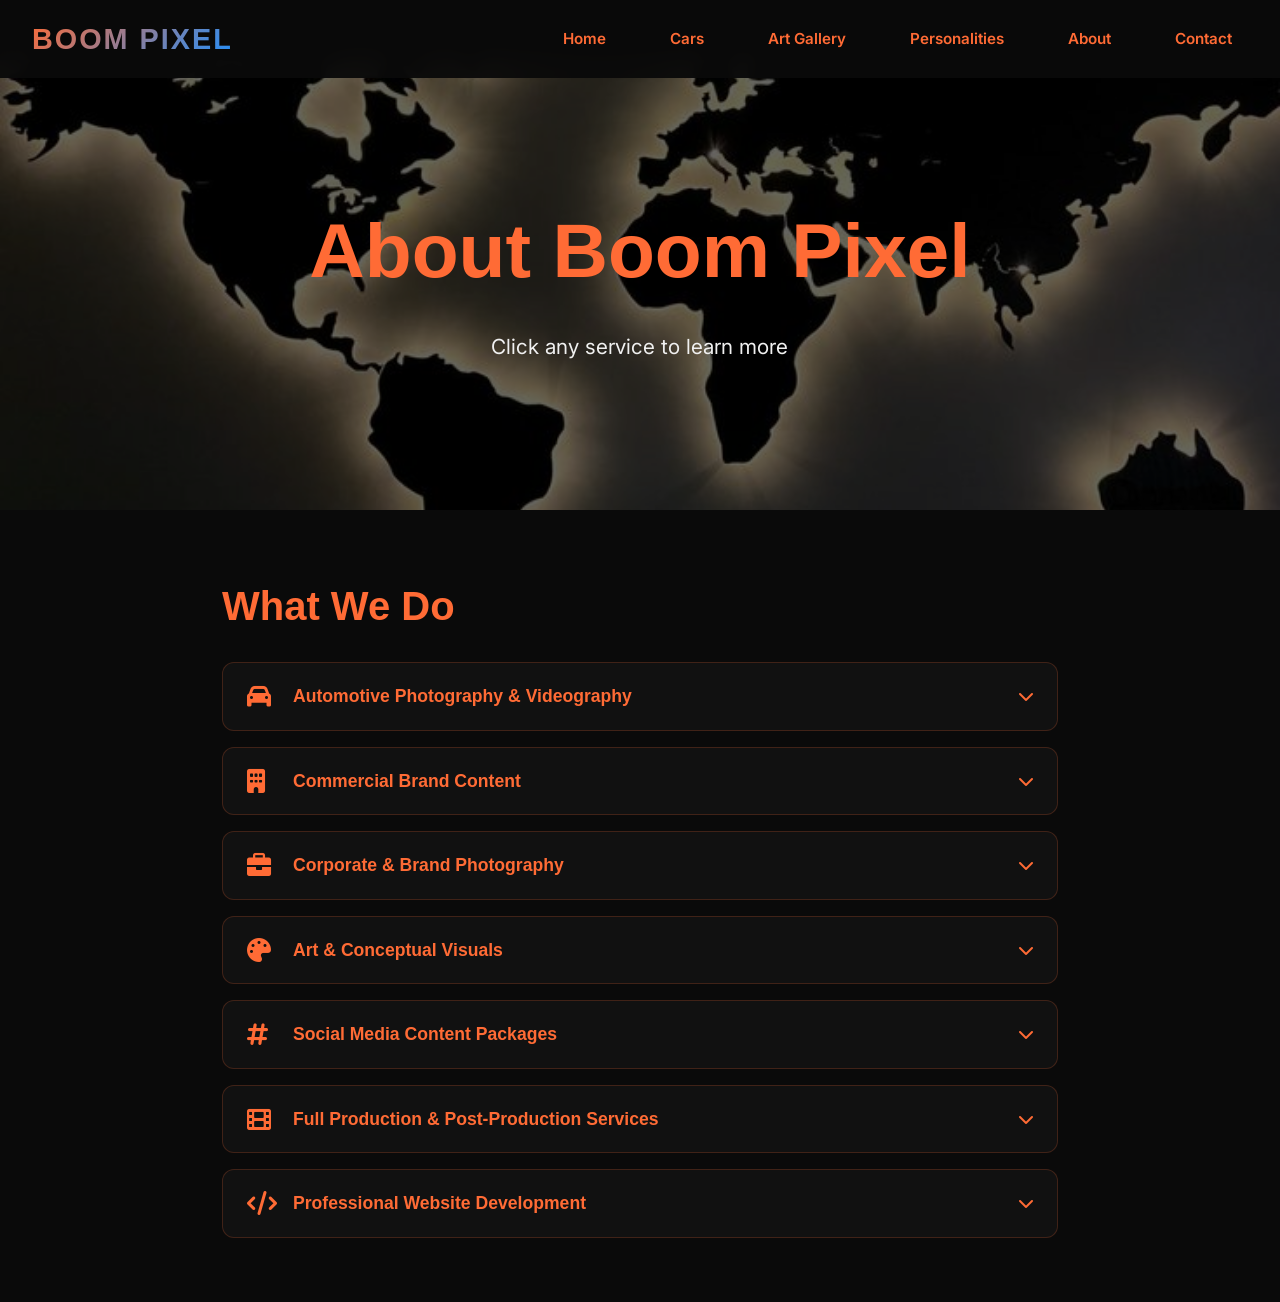
==== commit 572a5b21: "Update about.html" ====
--- a/about.html
+++ b/about.html
@@ -5,8 +5,8 @@
   <meta name="viewport" content="width=device-width, initial-scale=1.0">
   <title>About - BOOM PIXEL</title>
   <link href="https://fonts.googleapis.com/css2?family=Inter:wght@400;600&family=Satoshi:wght@700;900&display=swap" rel="stylesheet">
+  <link rel="stylesheet" href="https://cdnjs.cloudflare.com/ajax/libs/font-awesome/6.0.0-beta3/css/all.min.css">
   <link rel="stylesheet" href="css/style.css">
-  <link rel="stylesheet" href="https://cdnjs.cloudflare.com/ajax/libs/font-awesome/6.0.0-beta3/css/all.min.css">
 </head>
 <body>
   <!-- Navigation -->
@@ -22,10 +22,14 @@
     </ul>
   </nav>
 
-  <!-- Page Hero -->
+  <!-- Page Hero with Image -->
   <section class="page-hero">
-    <h1>About Boom Pixel</h1>
-    <p>Click any service to learn more</p>
+    <img src="assets/images/about/hero.jpg" alt="About Boom Pixel" class="page-hero-bg" onerror="this.src='https://via.placeholder.com/1920x1080?text=About+Boom+Pixel'">
+    <div class="page-hero-overlay"></div>
+    <div class="page-hero-content">
+      <h1>About Boom Pixel</h1>
+      <p>Click any service to learn more</p>
+    </div>
   </section>
 
   <div class="about-content">
@@ -42,7 +46,7 @@
         <div class="service-explanation" id="automotive">
           <p>We capture the essence of speed, power, and design. From rolling shots on coastal roads to dramatic studio lighting, our automotive work highlights every curve and detail. Whether it's luxury exotics, modified builds, or classic restorations, we tell the story of each vehicle through cinematic visuals.</p>
           <div class="service-details">
-            <span><i class="fas fa-map-marker-alt"></i> Location: Dar es Salaam</span>
+            <span><i class="fas fa-map-marker-alt"></i> Locations: Dar es Salaam and Zanzibar</span>
             <span><i class="fas fa-clock"></i> Typical shoot: 2-4 hours</span>
             <span><i class="fas fa-video"></i> Includes: Photos + BTS video</span>
           </div>
@@ -110,7 +114,7 @@
         <div class="service-explanation" id="social">
           <p>Monthly content creation designed for Instagram, TikTok, Facebook, and LinkedIn. We produce scroll-stopping photos, Reels, and stories that keep your audience engaged. Content calendars, captions, and hashtag strategy included.</p>
           <div class="service-details">
-            <span><i class="fas fa-calendar-week"></i> Packages: up to 50 posts/month</span>
+            <span><i class="fas fa-calendar-week"></i> Packages: up tp 50 posts/month</span>
             <span><i class="fas fa-mobile-alt"></i> Optimized for all platforms</span>
             <span><i class="fas fa-chart-simple"></i> Analytics reporting included</span>
           </div>
@@ -128,12 +132,13 @@
           <p>End-to-end video production: concept development, filming, editing, color grading, sound design, and motion graphics. From 30-second commercials to documentary-style brand stories, we handle everything in-house.</p>
           <div class="service-details">
             <span><i class="fas fa-video"></i> 4K/8K production capable</span>
+            <span><i class="fas fa-music"></i> Licensed music library access</span>
             <span><i class="fas fa-clock"></i> Rush options available</span>
           </div>
         </div>
       </div>
 
-      <!-- NEW Category 7: Web Services -->
+      <!-- Category 7: Web Services -->
       <div class="service-category">
         <div class="service-header" data-service="web">
           <i class="fas fa-code"></i>
@@ -245,29 +250,23 @@
       font-size: 0.7rem;
     }
 
-    /* Mobile adjustments */
     @media (max-width: 768px) {
       .service-header {
         padding: 1rem;
       }
-      
       .service-header h3 {
         font-size: 0.9rem;
       }
-      
       .service-header i:first-child {
         font-size: 1.2rem;
         width: 25px;
       }
-      
       .service-explanation.open {
         padding: 0 1rem 1rem 1rem;
       }
-      
       .service-explanation p {
         font-size: 0.85rem;
       }
-      
       .service-details span {
         font-size: 0.7rem;
         padding: 0.2rem 0.6rem;
@@ -283,21 +282,8 @@
         const explanation = document.getElementById(serviceId);
         const arrow = this.querySelector('.arrow');
         
-        // Toggle current explanation
         explanation.classList.toggle('open');
         this.classList.toggle('active');
-        
-        // Optional: Close others (uncomment if you want only one open at a time)
-        // document.querySelectorAll('.service-explanation').forEach(other => {
-        //   if (other.id !== serviceId) {
-        //     other.classList.remove('open');
-        //   }
-        // });
-        // document.querySelectorAll('.service-header').forEach(other => {
-        //   if (other.getAttribute('data-service') !== serviceId) {
-        //     other.classList.remove('active');
-        //   }
-        // });
       });
     });
   </script>
--- a/css/style.css
+++ b/css/style.css
@@ -160,15 +160,9 @@
   object-fit: cover;
   opacity: 0;
   transition: opacity 1.5s ease-in-out;
-}
-
-/* Fix for images - ensure full coverage */
-.hero-slideshow .slide {
-  object-fit: cover;
   object-position: center;
 }
 
-/* For images that might have different aspect ratios */
 .hero-slideshow img.slide {
   width: 100%;
   height: 100%;
@@ -297,28 +291,6 @@
 
 .featured-intro p {
   font-size: 1.1rem;
-  color: var(--text-light);
-}
-
-/* ===== PAGE HERO (About, Contact) ===== */
-.page-hero {
-  height: 50vh;
-  display: flex;
-  flex-direction: column;
-  align-items: center;
-  justify-content: center;
-  text-align: center;
-  background: linear-gradient(135deg, rgba(255, 107, 53, 0.1), rgba(30, 144, 255, 0.1));
-  margin-top: 60px;
-  padding: 2rem;
-}
-
-.page-hero h1 {
-  color: var(--accent-primary);
-}
-
-.page-hero p {
-  font-size: 1.3rem;
   color: var(--text-light);
 }
 
@@ -543,27 +515,6 @@
   color: var(--accent-primary);
 }
 
-.about-text ul {
-  list-style: none;
-  margin: 1rem 0;
-}
-
-.about-text li {
-  padding: 0.5rem 0;
-  padding-left: 2rem;
-  position: relative;
-  font-size: 1.1rem;
-  color: var(--text-light);
-}
-
-.about-text li:before {
-  content: "▸";
-  color: var(--accent-primary);
-  position: absolute;
-  left: 0;
-  font-weight: bold;
-}
-
 /* ===== CONTACT FORM ===== */
 .contact-section {
   max-width: 700px;
@@ -806,31 +757,57 @@
   font-size: 0.7rem;
 }
 
-/* Responsive metadata */
-@media (max-width: 768px) {
-  .gallery-item-metadata {
-    padding: 1rem;
-  }
-  
-  .metadata-description {
-    font-size: 0.75rem;
-  }
-  
-  .lightbox-metadata {
-    bottom: 10px;
-    left: 10px;
-    right: 10px;
-    padding: 0.8rem;
-  }
-  
-  .lightbox-metadata p {
-    font-size: 0.7rem;
-  }
+/* ===== PAGE HERO WITH IMAGE (About, Contact) ===== */
+.page-hero {
+  position: relative;
+  height: 50vh;
+  display: flex;
+  flex-direction: column;
+  align-items: center;
+  justify-content: center;
+  text-align: center;
+  margin-top: 60px;
+  overflow: hidden;
+}
+
+.page-hero-bg {
+  position: absolute;
+  top: 0;
+  left: 0;
+  width: 100%;
+  height: 100%;
+  object-fit: cover;
+  z-index: -2;
+}
+
+.page-hero-overlay {
+  position: absolute;
+  top: 0;
+  left: 0;
+  width: 100%;
+  height: 100%;
+  background: rgba(0, 0, 0, 0.6);
+  z-index: -1;
+}
+
+.page-hero-content {
+  position: relative;
+  z-index: 1;
+  padding: 0 2rem;
+}
+
+.page-hero-content h1 {
+  color: var(--accent-primary);
+  margin-bottom: 1rem;
+}
+
+.page-hero-content p {
+  font-size: 1.3rem;
+  color: var(--text-light);
 }
 
 /* ===== RESPONSIVE - MOBILE ===== */
 @media (max-width: 768px) {
-  /* Navigation Mobile */
   nav {
     padding: 0.8rem 1rem;
   }
@@ -878,7 +855,6 @@
     color: var(--accent-primary);
   }
 
-  /* Hero Section Mobile - FIXED */
   .hero {
     height: 100vh;
     min-height: 100vh;
@@ -931,7 +907,6 @@
     white-space: nowrap;
   }
 
-  /* Category Hero Mobile */
   .category-hero {
     height: 50vh;
     margin-top: 0;
@@ -953,20 +928,17 @@
   .page-hero {
     height: 40vh;
     margin-top: 0;
-    min-height: 250px;
-  }
-
-  .page-hero h1 {
+    min-height: 300px;
+  }
+  
+  .page-hero-content h1 {
     font-size: 1.8rem;
-    color: var(--accent-primary);
-  }
-
-  .page-hero p {
+  }
+  
+  .page-hero-content p {
     font-size: 1rem;
-    color: var(--text-light);
-  }
-
-  /* Gallery Mobile */
+  }
+
   .gallery {
     grid-template-columns: 1fr;
     gap: 1.5rem;
@@ -977,7 +949,6 @@
     aspect-ratio: 1 / 1;
   }
 
-  /* Featured Intro Mobile */
   .featured-intro {
     padding: 2rem 1rem;
   }
@@ -992,7 +963,6 @@
     color: var(--text-light);
   }
 
-  /* About & Contact Mobile */
   .about-content,
   .contact-section {
     padding: 0 1rem;
@@ -1003,13 +973,6 @@
     color: var(--accent-primary);
   }
 
-  .about-text li {
-    font-size: 0.9rem;
-    padding-left: 1.5rem;
-    color: var(--text-light);
-  }
-
-  /* Contact Info Mobile */
   .contact-info {
     padding: 1.5rem;
   }
@@ -1025,7 +988,6 @@
     min-width: auto;
   }
 
-  /* Lightbox Mobile */
   .lightbox-nav {
     padding: 0.5rem 0.8rem;
     font-size: 1.5rem;
@@ -1050,6 +1012,25 @@
     padding: 0.4rem 1rem;
     bottom: 10px;
   }
+
+  .gallery-item-metadata {
+    padding: 1rem;
+  }
+  
+  .metadata-description {
+    font-size: 0.75rem;
+  }
+  
+  .lightbox-metadata {
+    bottom: 10px;
+    left: 10px;
+    right: 10px;
+    padding: 0.8rem;
+  }
+  
+  .lightbox-metadata p {
+    font-size: 0.7rem;
+  }
 }
 
 /* ===== RESPONSIVE - SMALL MOBILE ===== */
@@ -1099,4 +1080,1086 @@
     height: 30px;
     font-size: 0.7rem;
   }
-}
+}/* ===== ROOT VARIABLES ===== */
+:root {
+  --bg-dark: #0a0a0a;
+  --accent-primary: #ff6b35;
+  --accent-secondary: #1e90ff;
+  --text-light: #f0f0f0;
+  --transition: all 0.4s cubic-bezier(0.23, 1, 0.32, 1);
+}
+
+/* ===== RESET & BASE STYLES ===== */
+* {
+  margin: 0;
+  padding: 0;
+  box-sizing: border-box;
+}
+
+body {
+  font-family: 'Inter', sans-serif;
+  background-color: var(--bg-dark);
+  color: var(--text-light);
+  line-height: 1.6;
+  overflow-x: hidden;
+}
+
+html {
+  scroll-behavior: smooth;
+}
+
+/* ===== TYPOGRAPHY ===== */
+h1, h2, h3, h4, h5, h6 {
+  font-family: 'Satoshi', sans-serif;
+  font-weight: 900;
+}
+
+h1 {
+  font-size: clamp(2.5rem, 6vw, 5rem);
+  margin-bottom: 1rem;
+}
+
+h2 {
+  font-size: 2.5rem;
+  margin-bottom: 1.5rem;
+  color: var(--accent-primary);
+}
+
+h3 {
+  font-size: 1.3rem;
+  margin-bottom: 0.5rem;
+  color: var(--accent-primary);
+}
+
+p {
+  font-size: 1.1rem;
+  line-height: 1.8;
+  margin-bottom: 1rem;
+  color: var(--text-light);
+}
+
+a {
+  color: var(--accent-primary);
+  text-decoration: none;
+  transition: color 0.3s ease;
+}
+
+a:hover {
+  color: var(--accent-secondary);
+}
+
+/* ===== NAVIGATION ===== */
+nav {
+  display: flex;
+  justify-content: space-between;
+  align-items: center;
+  position: fixed;
+  top: 0;
+  width: 100%;
+  background: rgba(10, 10, 10, 0.95);
+  backdrop-filter: blur(10px);
+  z-index: 1000;
+  padding: 1rem 2rem;
+  box-shadow: none;
+  transition: var(--transition);
+}
+
+nav ul {
+  display: flex;
+  list-style: none;
+  gap: 2rem;
+  align-items: center;
+  margin: 0;
+  padding: 0;
+}
+
+nav li a {
+  padding: 0.5rem 1rem;
+  border-radius: 4px;
+  transition: var(--transition);
+  font-weight: 600;
+  font-size: 0.95rem;
+  color: var(--accent-primary);
+}
+
+nav li a:hover {
+  background: rgba(255, 107, 53, 0.2);
+  color: var(--accent-secondary);
+}
+
+/* Logo */
+.logo {
+  font-family: 'Satoshi', sans-serif;
+  font-size: 1.8rem;
+  font-weight: 900;
+  background: linear-gradient(135deg, var(--accent-primary), var(--accent-secondary));
+  -webkit-background-clip: text;
+  background-clip: text;
+  color: transparent;
+  letter-spacing: 2px;
+  text-transform: uppercase;
+  display: inline-block;
+  -webkit-font-smoothing: antialiased;
+}
+
+/* HAMBURGER MENU BUTTON - Hidden on desktop */
+.menu-toggle {
+  display: none;
+  background: none;
+  border: none;
+  color: var(--accent-primary);
+  font-size: 1.8rem;
+  cursor: pointer;
+  z-index: 1001;
+}
+
+/* ===== HERO SLIDESHOW ===== */
+.hero {
+  height: 100vh;
+  position: relative;
+  overflow: hidden;
+  display: flex;
+  align-items: center;
+  justify-content: center;
+  text-align: center;
+}
+
+.hero-slideshow {
+  position: absolute;
+  top: 0;
+  left: 0;
+  width: 100%;
+  height: 100%;
+  z-index: -1;
+}
+
+.hero-slideshow .slide {
+  position: absolute;
+  top: 0;
+  left: 0;
+  width: 100%;
+  height: 100%;
+  object-fit: cover;
+  opacity: 0;
+  transition: opacity 1.5s ease-in-out;
+  object-position: center;
+}
+
+.hero-slideshow img.slide {
+  width: 100%;
+  height: 100%;
+  object-fit: cover;
+  object-position: center;
+}
+
+.hero-slideshow .slide.active {
+  opacity: 1;
+}
+
+.hero-overlay {
+  background: rgba(0, 0, 0, 0.5);
+  position: absolute;
+  top: 0;
+  left: 0;
+  right: 0;
+  bottom: 0;
+  z-index: 0;
+}
+
+.hero-content {
+  position: relative;
+  z-index: 2;
+  padding: 0 2rem;
+  max-width: 90%;
+}
+
+.hero-content h1 {
+  font-size: clamp(3rem, 8vw, 7rem);
+  margin-bottom: 1rem;
+  opacity: 0;
+  animation: fadeInUp 1s ease forwards 0.5s;
+  letter-spacing: 3px;
+  color: #ffffff;
+}
+
+.hero-content p {
+  font-size: clamp(1rem, 4vw, 1.5rem);
+  margin-bottom: 2rem;
+  opacity: 0;
+  animation: fadeInUp 1s ease forwards 1s;
+  font-weight: 300;
+  color: #ffffff;
+}
+
+/* ===== CATEGORY HERO SECTION ===== */
+.category-hero {
+  position: relative;
+  height: 70vh;
+  overflow: hidden;
+  display: flex;
+  align-items: center;
+  justify-content: center;
+  text-align: center;
+  margin-top: 60px;
+}
+
+.hero-bg-image {
+  position: absolute;
+  top: 0;
+  left: 0;
+  width: 100%;
+  height: 100%;
+  object-fit: cover;
+  z-index: -2;
+}
+
+.category-hero .hero-overlay {
+  background: rgba(0, 0, 0, 0.5);
+  position: absolute;
+  top: 0;
+  left: 0;
+  right: 0;
+  bottom: 0;
+  z-index: -1;
+}
+
+.category-hero .hero-text {
+  position: relative;
+  z-index: 1;
+  animation: fadeInUp 0.8s ease forwards;
+}
+
+.category-hero h1 {
+  font-size: clamp(2.5rem, 6vw, 4.5rem);
+  margin-bottom: 1rem;
+  color: var(--accent-primary);
+  text-shadow: 0 2px 10px rgba(0, 0, 0, 0.7);
+  letter-spacing: 2px;
+}
+
+.category-hero p {
+  font-size: 1.3rem;
+  color: var(--text-light);
+  text-shadow: 0 1px 5px rgba(0, 0, 0, 0.7);
+  margin: 0;
+}
+
+/* Category hero color themes */
+.cars-hero {
+  background: linear-gradient(135deg, rgba(255, 107, 53, 0.3), rgba(0, 0, 0, 0.5));
+}
+
+.businesses-hero {
+  background: linear-gradient(135deg, rgba(30, 144, 255, 0.3), rgba(0, 0, 0, 0.5));
+}
+
+.personalities-hero {
+  background: linear-gradient(135deg, rgba(255, 215, 0, 0.3), rgba(0, 0, 0, 0.5));
+}
+
+/* ===== FEATURED INTRO SECTION ===== */
+.featured-intro {
+  text-align: center;
+  padding: 3rem 2rem;
+  max-width: 800px;
+  margin: 0 auto;
+}
+
+.featured-intro h2 {
+  font-size: 2rem;
+  color: var(--accent-primary);
+  margin-bottom: 1rem;
+}
+
+.featured-intro p {
+  font-size: 1.1rem;
+  color: var(--text-light);
+}
+
+/* ===== BUTTONS ===== */
+.btn-primary {
+  display: inline-block;
+  padding: 0.9rem 2.5rem;
+  border-radius: 50px;
+  background: linear-gradient(135deg, var(--accent-primary), var(--accent-secondary));
+  color: #fff;
+  font-weight: 700;
+  text-transform: uppercase;
+  letter-spacing: 1px;
+  transition: var(--transition);
+  border: none;
+  cursor: pointer;
+  opacity: 0;
+  animation: fadeInUp 1s ease forwards 1.5s;
+  box-shadow: 0 4px 15px rgba(255, 107, 53, 0.3);
+}
+
+.btn-primary:hover {
+  transform: scale(1.08);
+  box-shadow: 0 0 30px rgba(255, 107, 53, 0.7);
+}
+
+/* ===== GALLERY ===== */
+.gallery {
+  display: grid;
+  grid-template-columns: repeat(auto-fit, minmax(280px, 1fr));
+  gap: 2rem;
+  padding: 4rem 2rem;
+  max-width: 1400px;
+  margin: 0 auto;
+}
+
+.gallery-item {
+  position: relative;
+  overflow: hidden;
+  border-radius: 8px;
+  cursor: pointer;
+  opacity: 0;
+  transform: translateY(40px) scale(0.95);
+  animation: slideIn 0.6s ease forwards;
+  background: linear-gradient(135deg, #111, #222);
+  aspect-ratio: 1 / 1;
+}
+
+.gallery-item img {
+  width: 100%;
+  height: 100%;
+  object-fit: cover;
+  transition: transform 0.5s ease;
+  display: block;
+}
+
+.gallery-item:hover img {
+  transform: scale(1.08) rotate(1deg);
+  filter: drop-shadow(0 0 15px var(--accent-primary));
+}
+
+.gallery-item-info {
+  position: absolute;
+  bottom: 0;
+  left: 0;
+  right: 0;
+  background: linear-gradient(transparent, rgba(0, 0, 0, 0.9));
+  padding: 1.5rem;
+  transform: translateY(100%);
+  transition: transform 0.3s ease;
+  z-index: 10;
+}
+
+.gallery-item-info h3 {
+  color: var(--accent-primary);
+  margin-bottom: 0.5rem;
+}
+
+.gallery-item-info p {
+  font-size: 0.95rem;
+  color: var(--text-light);
+  margin: 0;
+}
+
+/* ===== IMAGE COUNTER BADGE ===== */
+.image-count {
+  display: inline-block;
+  font-size: 0.8rem;
+  background: var(--accent-primary);
+  color: white;
+  padding: 0.3rem 0.6rem;
+  border-radius: 20px;
+  margin-top: 0.5rem;
+  font-weight: 600;
+}
+
+/* ===== SOCIAL LINKS ===== */
+.social-links {
+  display: flex;
+  gap: 1rem;
+  margin-top: 1rem;
+}
+
+.social-icon {
+  display: inline-flex;
+  align-items: center;
+  justify-content: center;
+  width: 40px;
+  height: 40px;
+  background: var(--accent-primary);
+  border-radius: 50%;
+  color: #fff;
+  font-weight: 700;
+  font-size: 0.8rem;
+  transition: var(--transition);
+}
+
+.social-icon:hover {
+  transform: scale(1.2);
+  background: var(--accent-secondary);
+}
+
+/* ===== LIGHTBOX MODAL ===== */
+.lightbox {
+  position: fixed;
+  top: 0;
+  left: 0;
+  width: 100%;
+  height: 100%;
+  background: rgba(0, 0, 0, 0.98);
+  z-index: 3000;
+  display: flex;
+  align-items: center;
+  justify-content: center;
+  backdrop-filter: blur(5px);
+  animation: fadeInUp 0.3s ease;
+}
+
+.lightbox-content {
+  position: relative;
+  width: 90%;
+  max-width: 1000px;
+  height: auto;
+}
+
+.lightbox-image {
+  width: 100%;
+  height: auto;
+  max-height: 80vh;
+  object-fit: contain;
+  border-radius: 8px;
+}
+
+.lightbox-close {
+  position: absolute;
+  top: -40px;
+  right: 0;
+  font-size: 2rem;
+  color: var(--accent-primary);
+  cursor: pointer;
+  transition: var(--transition);
+  background: none;
+  border: none;
+  padding: 0;
+}
+
+.lightbox-close:hover {
+  color: var(--accent-secondary);
+  transform: scale(1.2);
+}
+
+.lightbox-nav {
+  position: absolute;
+  top: 50%;
+  transform: translateY(-50%);
+  font-size: 2.5rem;
+  color: var(--accent-primary);
+  cursor: pointer;
+  background: rgba(0, 0, 0, 0.5);
+  border: none;
+  padding: 1rem 1.5rem;
+  border-radius: 4px;
+  transition: var(--transition);
+  z-index: 3001;
+}
+
+.lightbox-nav:hover {
+  background: rgba(0, 0, 0, 0.8);
+  color: var(--accent-secondary);
+}
+
+.lightbox-nav.prev {
+  left: 10px;
+}
+
+.lightbox-nav.next {
+  right: 10px;
+}
+
+.lightbox-counter {
+  position: absolute;
+  bottom: 20px;
+  left: 50%;
+  transform: translateX(-50%);
+  background: rgba(0, 0, 0, 0.7);
+  color: var(--accent-primary);
+  padding: 0.7rem 1.5rem;
+  border-radius: 50px;
+  font-weight: 600;
+  font-size: 0.95rem;
+}
+
+/* ===== ABOUT SECTION ===== */
+.about-content {
+  max-width: 900px;
+  margin: 4rem auto;
+  padding: 0 2rem;
+}
+
+.about-text h2 {
+  margin-top: 2rem;
+  color: var(--accent-primary);
+}
+
+/* ===== CONTACT FORM ===== */
+.contact-section {
+  max-width: 700px;
+  margin: 4rem auto;
+  padding: 0 2rem;
+}
+
+.contact-form {
+  display: flex;
+  flex-direction: column;
+  gap: 2rem;
+}
+
+.form-group {
+  display: flex;
+  flex-direction: column;
+}
+
+.form-group label {
+  margin-bottom: 0.5rem;
+  font-weight: 600;
+  color: var(--accent-primary);
+}
+
+.form-group input,
+.form-group textarea {
+  padding: 1rem;
+  border: 1px solid rgba(255, 107, 53, 0.3);
+  border-radius: 8px;
+  background: rgba(255, 255, 255, 0.05);
+  color: var(--text-light);
+  font-family: 'Inter', sans-serif;
+  font-size: 1rem;
+  transition: var(--transition);
+}
+
+.form-group input:focus,
+.form-group textarea:focus {
+  outline: none;
+  border-color: var(--accent-primary);
+  background: rgba(255, 107, 53, 0.1);
+  box-shadow: 0 0 10px rgba(255, 107, 53, 0.3);
+}
+
+/* ===== ANIMATIONS ===== */
+@keyframes fadeInUp {
+  from {
+    opacity: 0;
+    transform: translateY(40px);
+  }
+  to {
+    opacity: 1;
+    transform: translateY(0);
+  }
+}
+
+@keyframes fadeOutDown {
+  from {
+    opacity: 1;
+    transform: translateY(0);
+  }
+  to {
+    opacity: 0;
+    transform: translateY(20px);
+  }
+}
+
+@keyframes slideIn {
+  to {
+    opacity: 1;
+    transform: translateY(0) scale(1);
+  }
+}
+
+/* ===== TEASER LINKS (Home Page) ===== */
+.gallery-item.teaser-link {
+  cursor: pointer;
+  text-decoration: none;
+  display: block;
+  transition: var(--transition);
+}
+
+.gallery-item.teaser-link:hover {
+  transform: translateY(-10px);
+  box-shadow: 0 20px 40px rgba(255, 107, 53, 0.2);
+}
+
+/* ===== ART GALLERY THEME ===== */
+.art-hero {
+  background: linear-gradient(135deg, rgba(100, 50, 200, 0.3), rgba(0, 0, 0, 0.5));
+}
+
+/* ===== CONTACT PAGE STYLES ===== */
+.contact-info {
+  background: rgba(255, 255, 255, 0.05);
+  border-radius: 12px;
+  padding: 2rem;
+  margin-bottom: 2rem;
+  border: 1px solid rgba(255, 107, 53, 0.3);
+}
+
+.contact-item {
+  display: flex;
+  align-items: center;
+  gap: 1rem;
+  padding: 1rem 0;
+  border-bottom: 1px solid rgba(255, 255, 255, 0.1);
+  font-size: 1.1rem;
+  color: var(--text-light);
+}
+
+.contact-item:last-child {
+  border-bottom: none;
+}
+
+.contact-item i {
+  width: 30px;
+  font-size: 1.3rem;
+  color: var(--accent-primary);
+}
+
+.contact-item strong {
+  min-width: 100px;
+  color: var(--accent-primary);
+}
+
+.contact-item a {
+  color: var(--text-light);
+  text-decoration: none;
+  transition: var(--transition);
+}
+
+.contact-item a:hover {
+  color: var(--accent-primary);
+}
+
+.contact-item span {
+  color: var(--text-light);
+}
+
+/* ===== IMAGE METADATA STYLES ===== */
+.gallery-item-metadata {
+  position: absolute;
+  bottom: 0;
+  left: 0;
+  right: 0;
+  background: linear-gradient(transparent, rgba(0, 0, 0, 0.95));
+  padding: 1.5rem;
+  transform: translateY(100%);
+  transition: transform 0.4s cubic-bezier(0.23, 1, 0.32, 1);
+  z-index: 15;
+}
+
+.gallery-item:hover .gallery-item-metadata {
+  transform: translateY(0);
+}
+
+.metadata-location {
+  display: flex;
+  align-items: center;
+  gap: 0.5rem;
+  font-size: 0.8rem;
+  color: var(--accent-primary);
+  margin-bottom: 0.5rem;
+}
+
+.metadata-location i {
+  font-size: 0.7rem;
+}
+
+.metadata-photographer {
+  display: flex;
+  align-items: center;
+  gap: 0.5rem;
+  font-size: 0.75rem;
+  color: rgba(255, 255, 255, 0.7);
+  margin-bottom: 0.3rem;
+}
+
+.metadata-time {
+  display: flex;
+  align-items: center;
+  gap: 0.5rem;
+  font-size: 0.7rem;
+  color: rgba(255, 255, 255, 0.5);
+}
+
+.metadata-description {
+  font-size: 0.85rem;
+  color: var(--text-light);
+  margin-top: 0.5rem;
+  line-height: 1.4;
+  border-top: 1px solid rgba(255, 107, 53, 0.3);
+  padding-top: 0.5rem;
+}
+
+/* Lightbox Metadata */
+.lightbox-metadata {
+  position: absolute;
+  bottom: 20px;
+  left: 20px;
+  right: 20px;
+  background: rgba(0, 0, 0, 0.8);
+  backdrop-filter: blur(10px);
+  border-radius: 12px;
+  padding: 1rem;
+  z-index: 3002;
+  border-left: 3px solid var(--accent-primary);
+}
+
+.lightbox-metadata h4 {
+  color: var(--accent-primary);
+  font-size: 0.9rem;
+  margin-bottom: 0.5rem;
+}
+
+.lightbox-metadata p {
+  font-size: 0.8rem;
+  color: rgba(255, 255, 255, 0.8);
+  margin-bottom: 0.3rem;
+}
+
+.lightbox-metadata .meta-detail {
+  display: flex;
+  align-items: center;
+  gap: 0.8rem;
+  flex-wrap: wrap;
+  margin-top: 0.5rem;
+}
+
+.lightbox-metadata .meta-detail span {
+  display: flex;
+  align-items: center;
+  gap: 0.3rem;
+  font-size: 0.7rem;
+  color: var(--accent-primary);
+}
+
+.lightbox-metadata .meta-detail i {
+  font-size: 0.7rem;
+}
+
+/* ===== PAGE HERO WITH IMAGE (About, Contact) ===== */
+.page-hero {
+  position: relative;
+  height: 50vh;
+  display: flex;
+  flex-direction: column;
+  align-items: center;
+  justify-content: center;
+  text-align: center;
+  margin-top: 60px;
+  overflow: hidden;
+}
+
+.page-hero-bg {
+  position: absolute;
+  top: 0;
+  left: 0;
+  width: 100%;
+  height: 100%;
+  object-fit: cover;
+  z-index: -2;
+}
+
+.page-hero-overlay {
+  position: absolute;
+  top: 0;
+  left: 0;
+  width: 100%;
+  height: 100%;
+  background: rgba(0, 0, 0, 0.6);
+  z-index: -1;
+}
+
+.page-hero-content {
+  position: relative;
+  z-index: 1;
+  padding: 0 2rem;
+}
+
+.page-hero-content h1 {
+  color: var(--accent-primary);
+  margin-bottom: 1rem;
+}
+
+.page-hero-content p {
+  font-size: 1.3rem;
+  color: var(--text-light);
+}
+
+/* ===== RESPONSIVE - MOBILE ===== */
+@media (max-width: 768px) {
+  nav {
+    padding: 0.8rem 1rem;
+  }
+
+  .logo {
+    font-size: 1.2rem;
+  }
+
+  .menu-toggle {
+    display: block;
+  }
+
+  nav ul {
+    position: fixed;
+    top: 60px;
+    left: -100%;
+    width: 80%;
+    height: auto;
+    background: rgba(10, 10, 10, 0.98);
+    backdrop-filter: blur(10px);
+    flex-direction: column;
+    gap: 0;
+    padding: 1rem 0;
+    margin: 0;
+    transition: left 0.3s ease;
+    border-radius: 0 0 10px 0;
+    z-index: 999;
+    box-shadow: 2px 2px 10px rgba(0, 0, 0, 0.3);
+  }
+
+  nav ul.active {
+    left: 0;
+  }
+
+  nav li {
+    width: 100%;
+    text-align: center;
+  }
+
+  nav li a {
+    display: block;
+    padding: 0.8rem 1rem;
+    width: 100%;
+    font-size: 1rem;
+    color: var(--accent-primary);
+  }
+
+  .hero {
+    height: 100vh;
+    min-height: 100vh;
+    max-height: 100vh;
+  }
+
+  .hero-slideshow {
+    position: absolute;
+    top: 0;
+    left: 0;
+    width: 100%;
+    height: 100%;
+  }
+
+  .hero-slideshow .slide {
+    width: 100%;
+    height: 100%;
+    object-fit: cover;
+    object-position: center;
+  }
+
+  .hero-slideshow img.slide {
+    width: 100%;
+    height: 100%;
+    object-fit: cover;
+    object-position: center;
+  }
+
+  .hero-content {
+    padding: 0 1.5rem;
+    width: 100%;
+    z-index: 2;
+  }
+
+  .hero-content h1 {
+    font-size: 2.5rem;
+    margin-bottom: 0.5rem;
+    color: #ffffff;
+  }
+
+  .hero-content p {
+    font-size: 1rem;
+    margin-bottom: 1.5rem;
+    color: #ffffff;
+  }
+
+  .btn-primary {
+    padding: 0.7rem 1.5rem;
+    font-size: 0.9rem;
+    white-space: nowrap;
+  }
+
+  .category-hero {
+    height: 50vh;
+    margin-top: 0;
+    min-height: 300px;
+  }
+
+  .category-hero h1 {
+    font-size: 1.8rem;
+    padding: 0 1rem;
+    color: var(--accent-primary);
+  }
+
+  .category-hero p {
+    font-size: 0.9rem;
+    padding: 0 1rem;
+    color: var(--text-light);
+  }
+
+  .page-hero {
+    height: 40vh;
+    margin-top: 0;
+    min-height: 300px;
+  }
+  
+  .page-hero-content h1 {
+    font-size: 1.8rem;
+  }
+  
+  .page-hero-content p {
+    font-size: 1rem;
+  }
+
+  .gallery {
+    grid-template-columns: 1fr;
+    gap: 1.5rem;
+    padding: 2rem 1rem;
+  }
+
+  .gallery-item {
+    aspect-ratio: 1 / 1;
+  }
+
+  .featured-intro {
+    padding: 2rem 1rem;
+  }
+
+  .featured-intro h2 {
+    font-size: 1.5rem;
+    color: var(--accent-primary);
+  }
+
+  .featured-intro p {
+    font-size: 0.9rem;
+    color: var(--text-light);
+  }
+
+  .about-content,
+  .contact-section {
+    padding: 0 1rem;
+  }
+
+  .about-text h2 {
+    font-size: 1.3rem;
+    color: var(--accent-primary);
+  }
+
+  .contact-info {
+    padding: 1.5rem;
+  }
+
+  .contact-item {
+    flex-wrap: wrap;
+    gap: 0.5rem;
+    font-size: 0.9rem;
+    color: var(--text-light);
+  }
+
+  .contact-item strong {
+    min-width: auto;
+  }
+
+  .lightbox-nav {
+    padding: 0.5rem 0.8rem;
+    font-size: 1.5rem;
+  }
+
+  .lightbox-nav.prev {
+    left: 5px;
+  }
+
+  .lightbox-nav.next {
+    right: 5px;
+  }
+
+  .lightbox-close {
+    top: 10px;
+    right: 10px;
+    font-size: 1.5rem;
+  }
+
+  .lightbox-counter {
+    font-size: 0.8rem;
+    padding: 0.4rem 1rem;
+    bottom: 10px;
+  }
+
+  .gallery-item-metadata {
+    padding: 1rem;
+  }
+  
+  .metadata-description {
+    font-size: 0.75rem;
+  }
+  
+  .lightbox-metadata {
+    bottom: 10px;
+    left: 10px;
+    right: 10px;
+    padding: 0.8rem;
+  }
+  
+  .lightbox-metadata p {
+    font-size: 0.7rem;
+  }
+}
+
+/* ===== RESPONSIVE - SMALL MOBILE ===== */
+@media (max-width: 480px) {
+  .logo {
+    font-size: 1rem;
+  }
+
+  .hero-content h1 {
+    font-size: 2rem;
+    color: #ffffff;
+  }
+
+  .hero-content p {
+    font-size: 0.85rem;
+    color: #ffffff;
+  }
+
+  .btn-primary {
+    padding: 0.6rem 1.2rem;
+    font-size: 0.8rem;
+    white-space: normal;
+  }
+
+  .category-hero {
+    height: 40vh;
+    min-height: 250px;
+  }
+
+  .category-hero h1 {
+    font-size: 1.5rem;
+    color: var(--accent-primary);
+  }
+
+  .gallery-item-info h3 {
+    font-size: 1rem;
+    color: var(--accent-primary);
+  }
+
+  .gallery-item-info p {
+    font-size: 0.8rem;
+    color: var(--text-light);
+  }
+
+  .social-icon {
+    width: 30px;
+    height: 30px;
+    font-size: 0.7rem;
+  }
+}
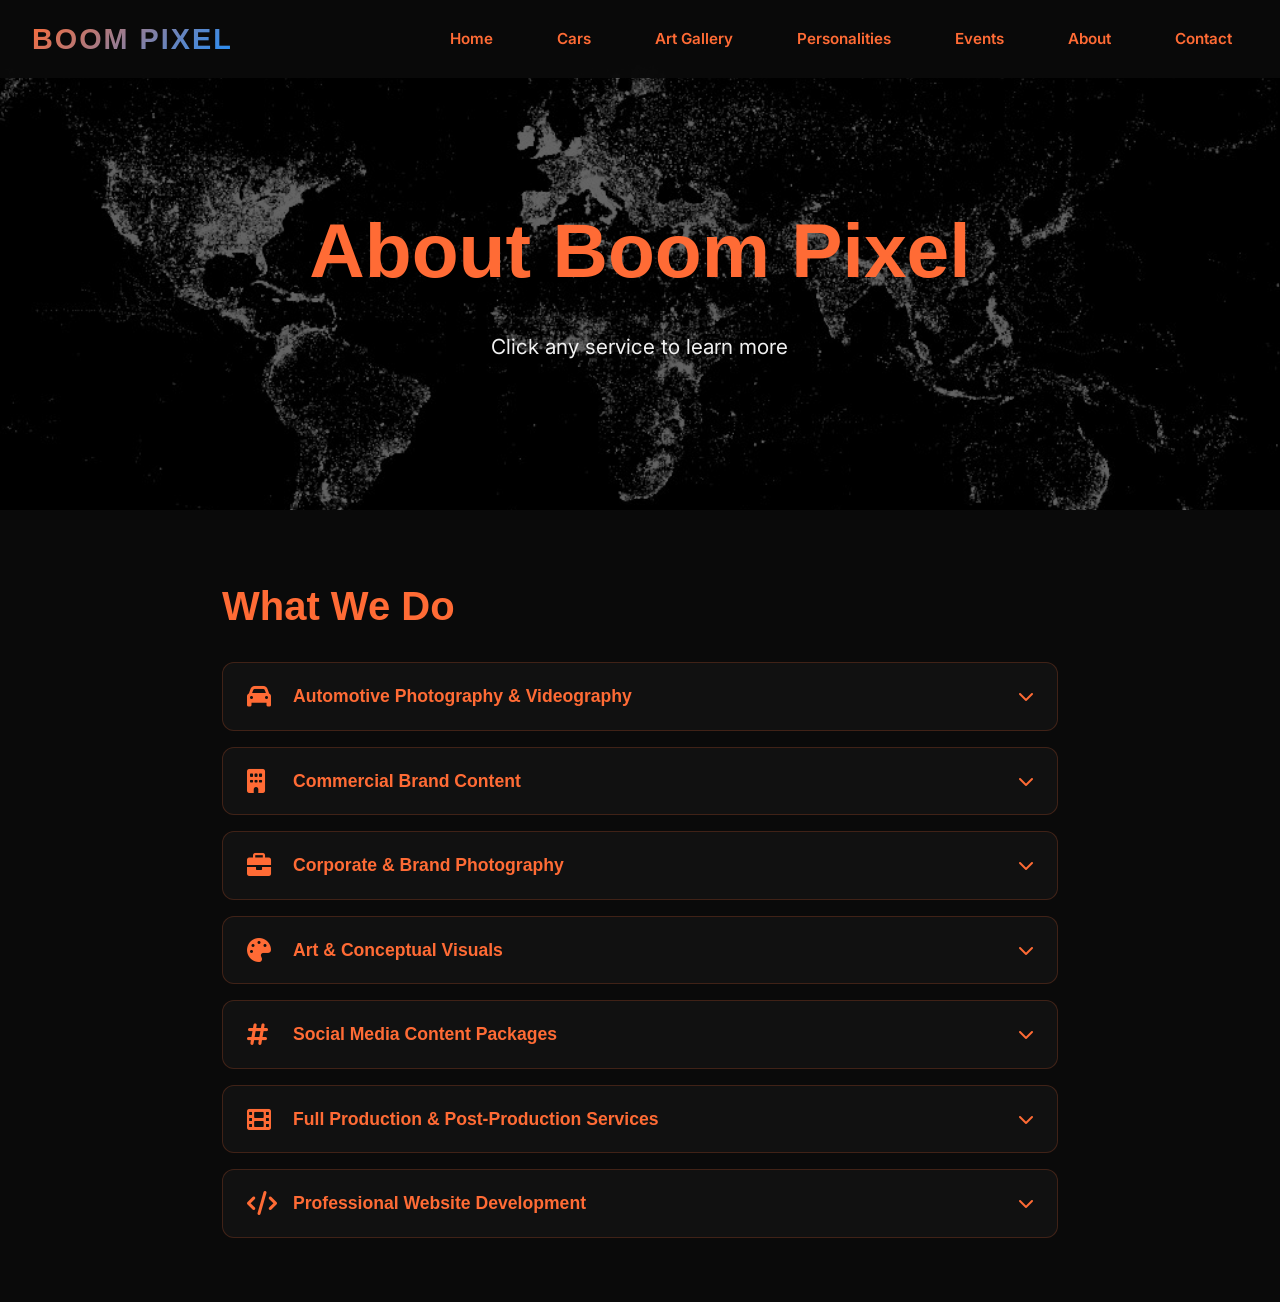
==== commit 4e41ef57: "Update about.html" ====
--- a/about.html
+++ b/about.html
@@ -17,6 +17,7 @@
       <li><a href="cars.html">Cars</a></li>
       <li><a href="businesses.html">Art Gallery</a></li>
       <li><a href="personalities.html">Personalities</a></li>
+      <li><a href="events.html">Events</a></li>
       <li><a href="about.html">About</a></li>
       <li><a href="contact.html">Contact</a></li>
     </ul>
